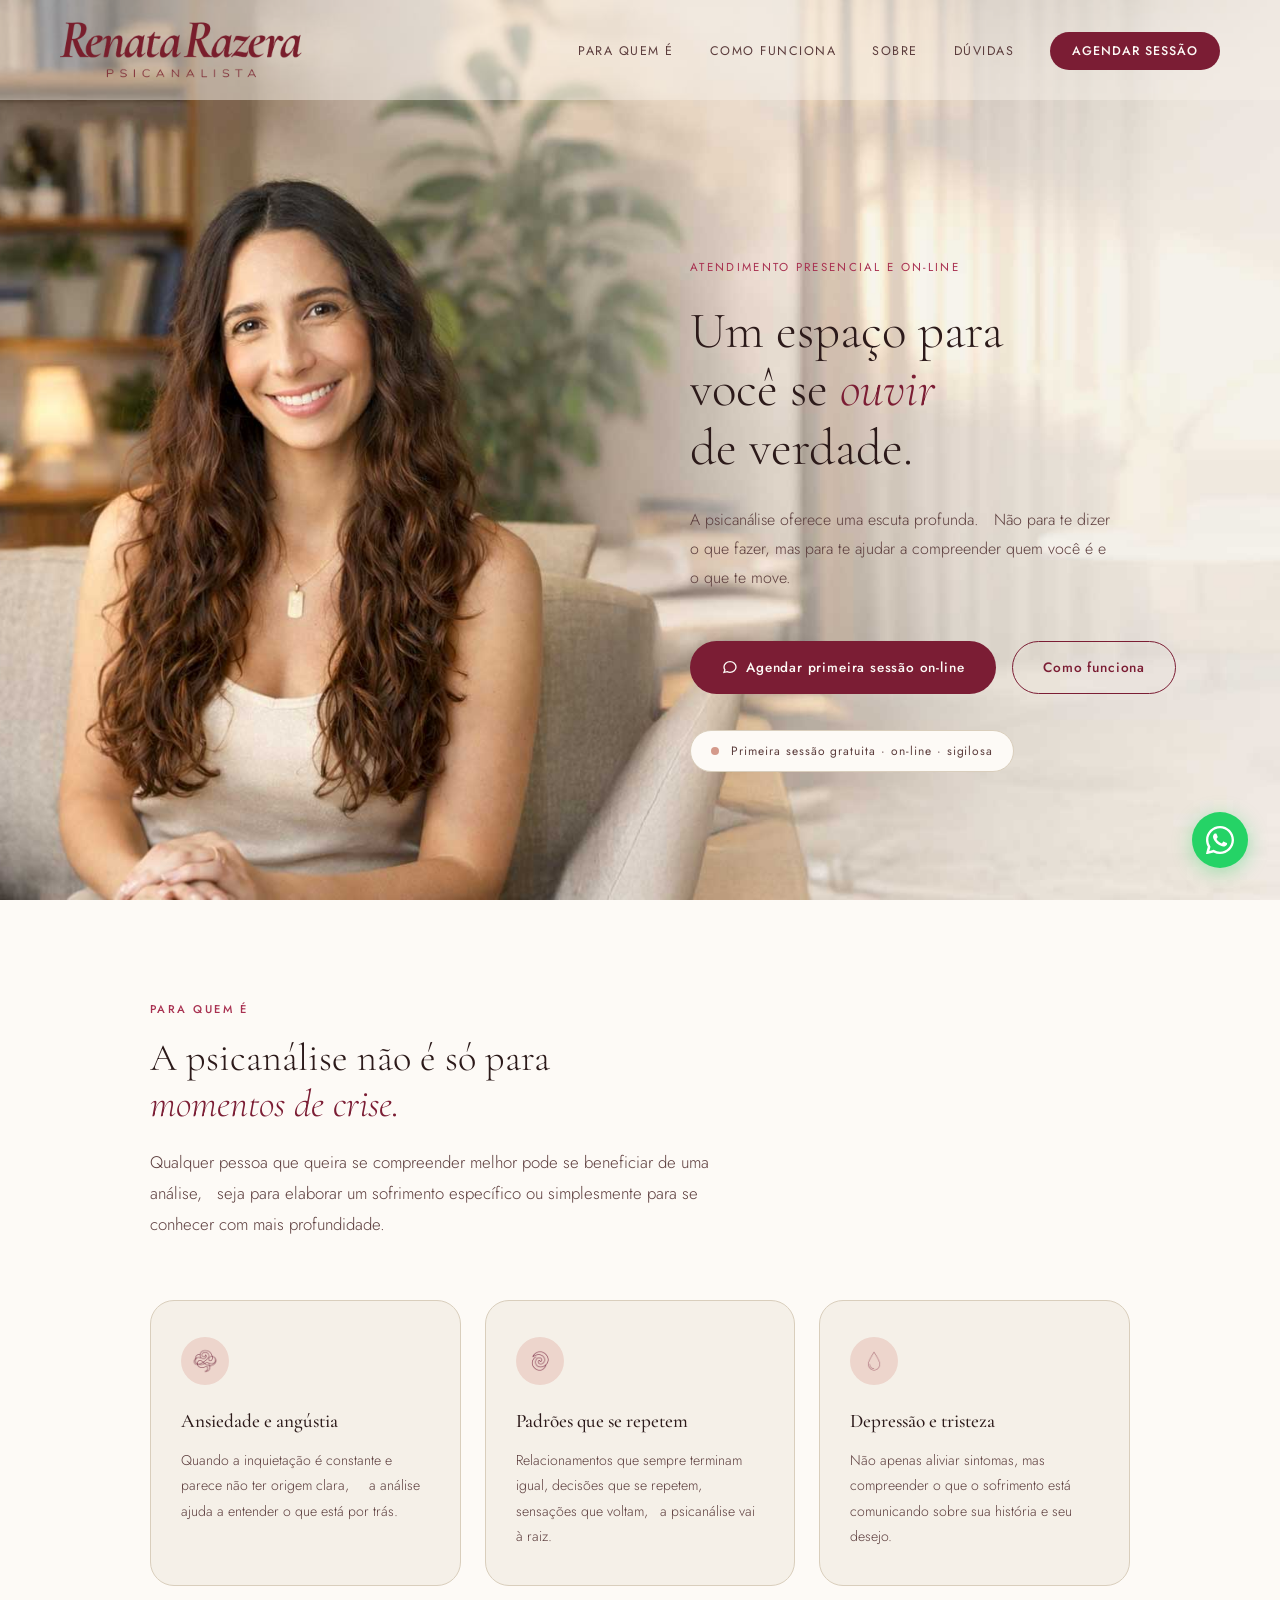
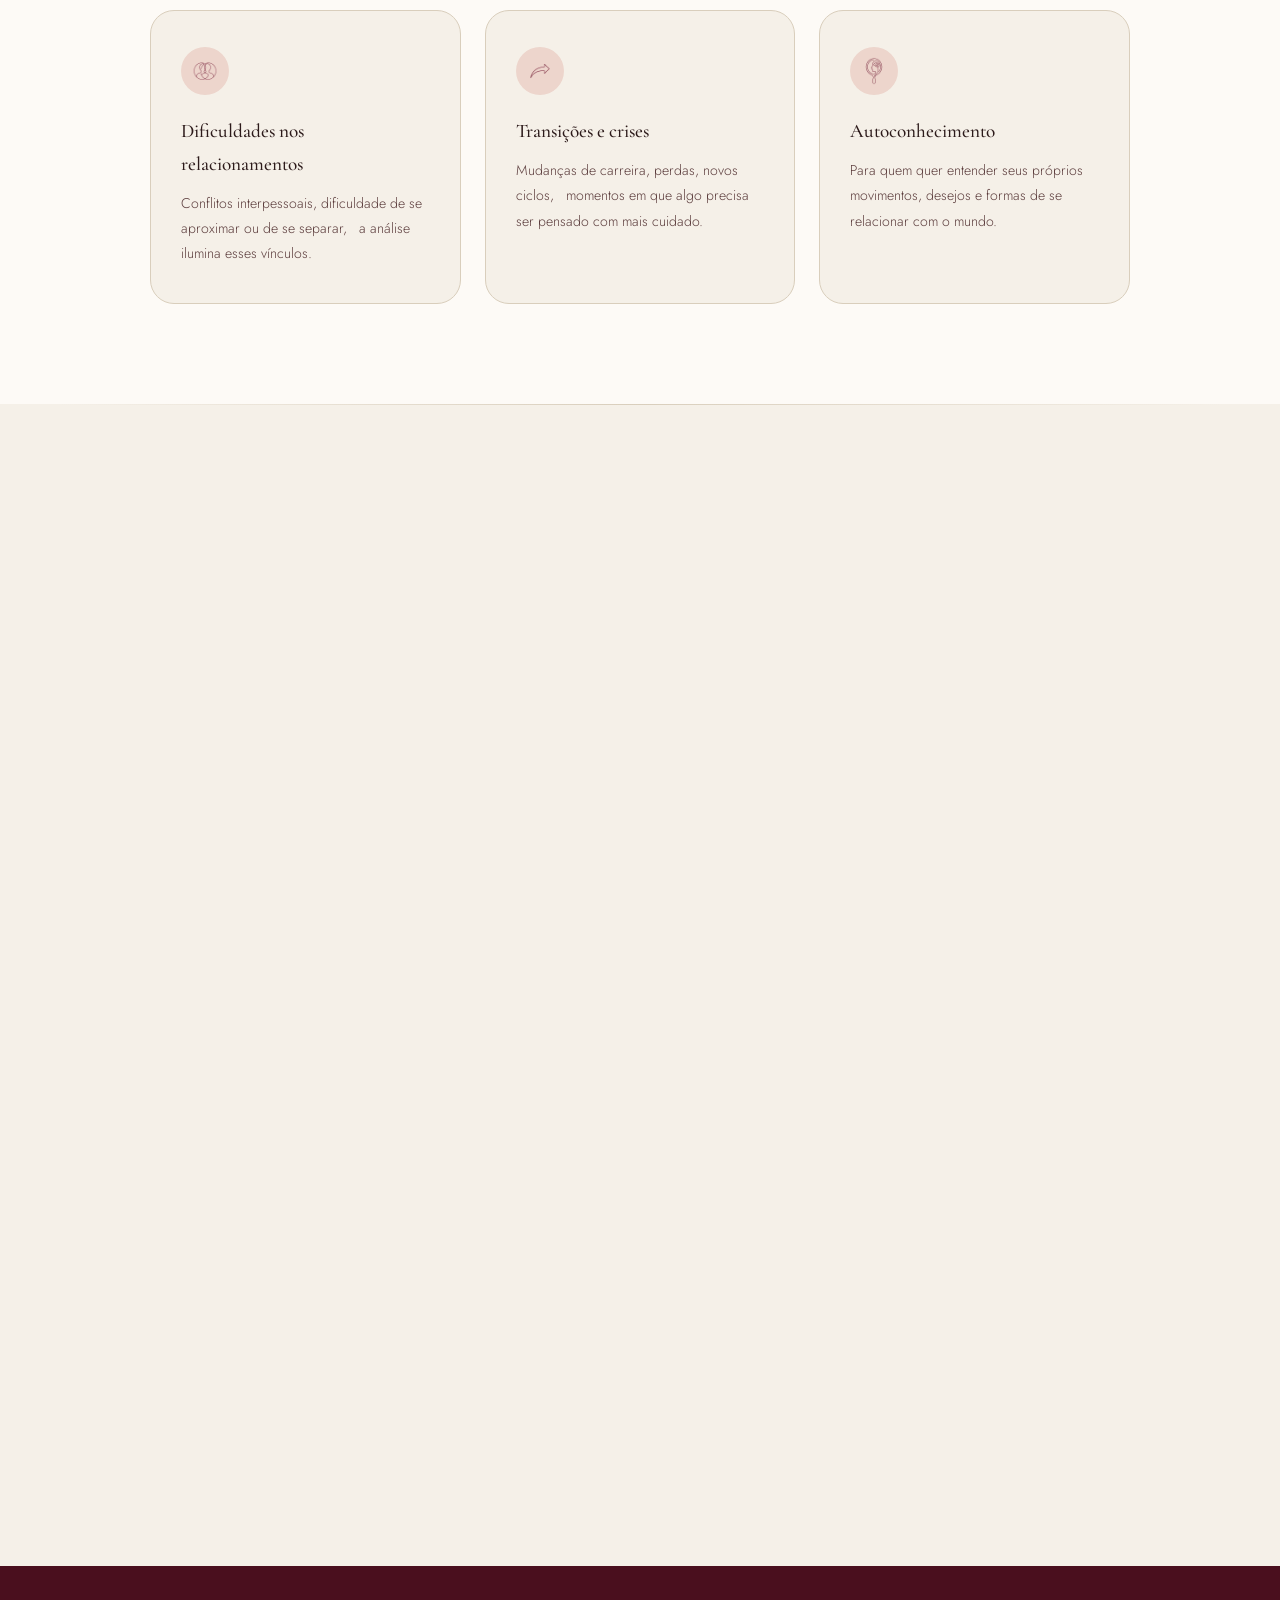
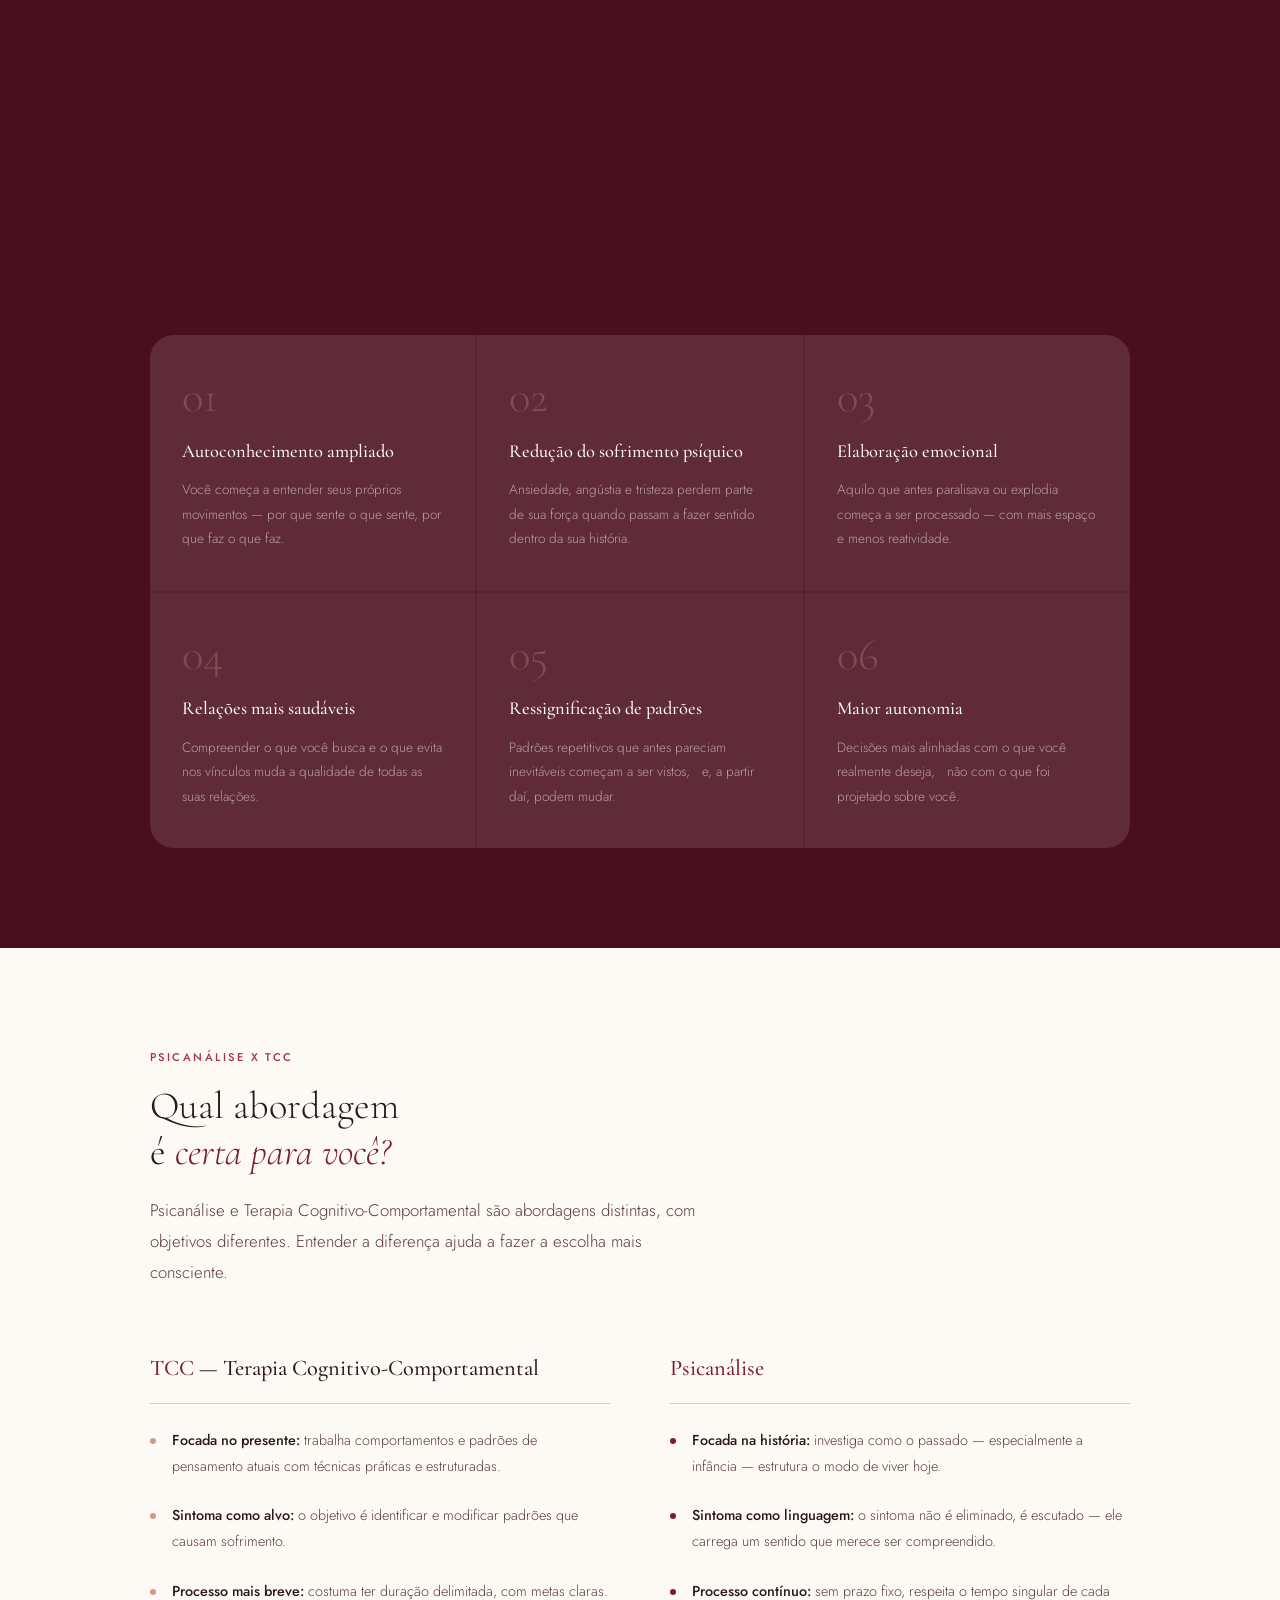
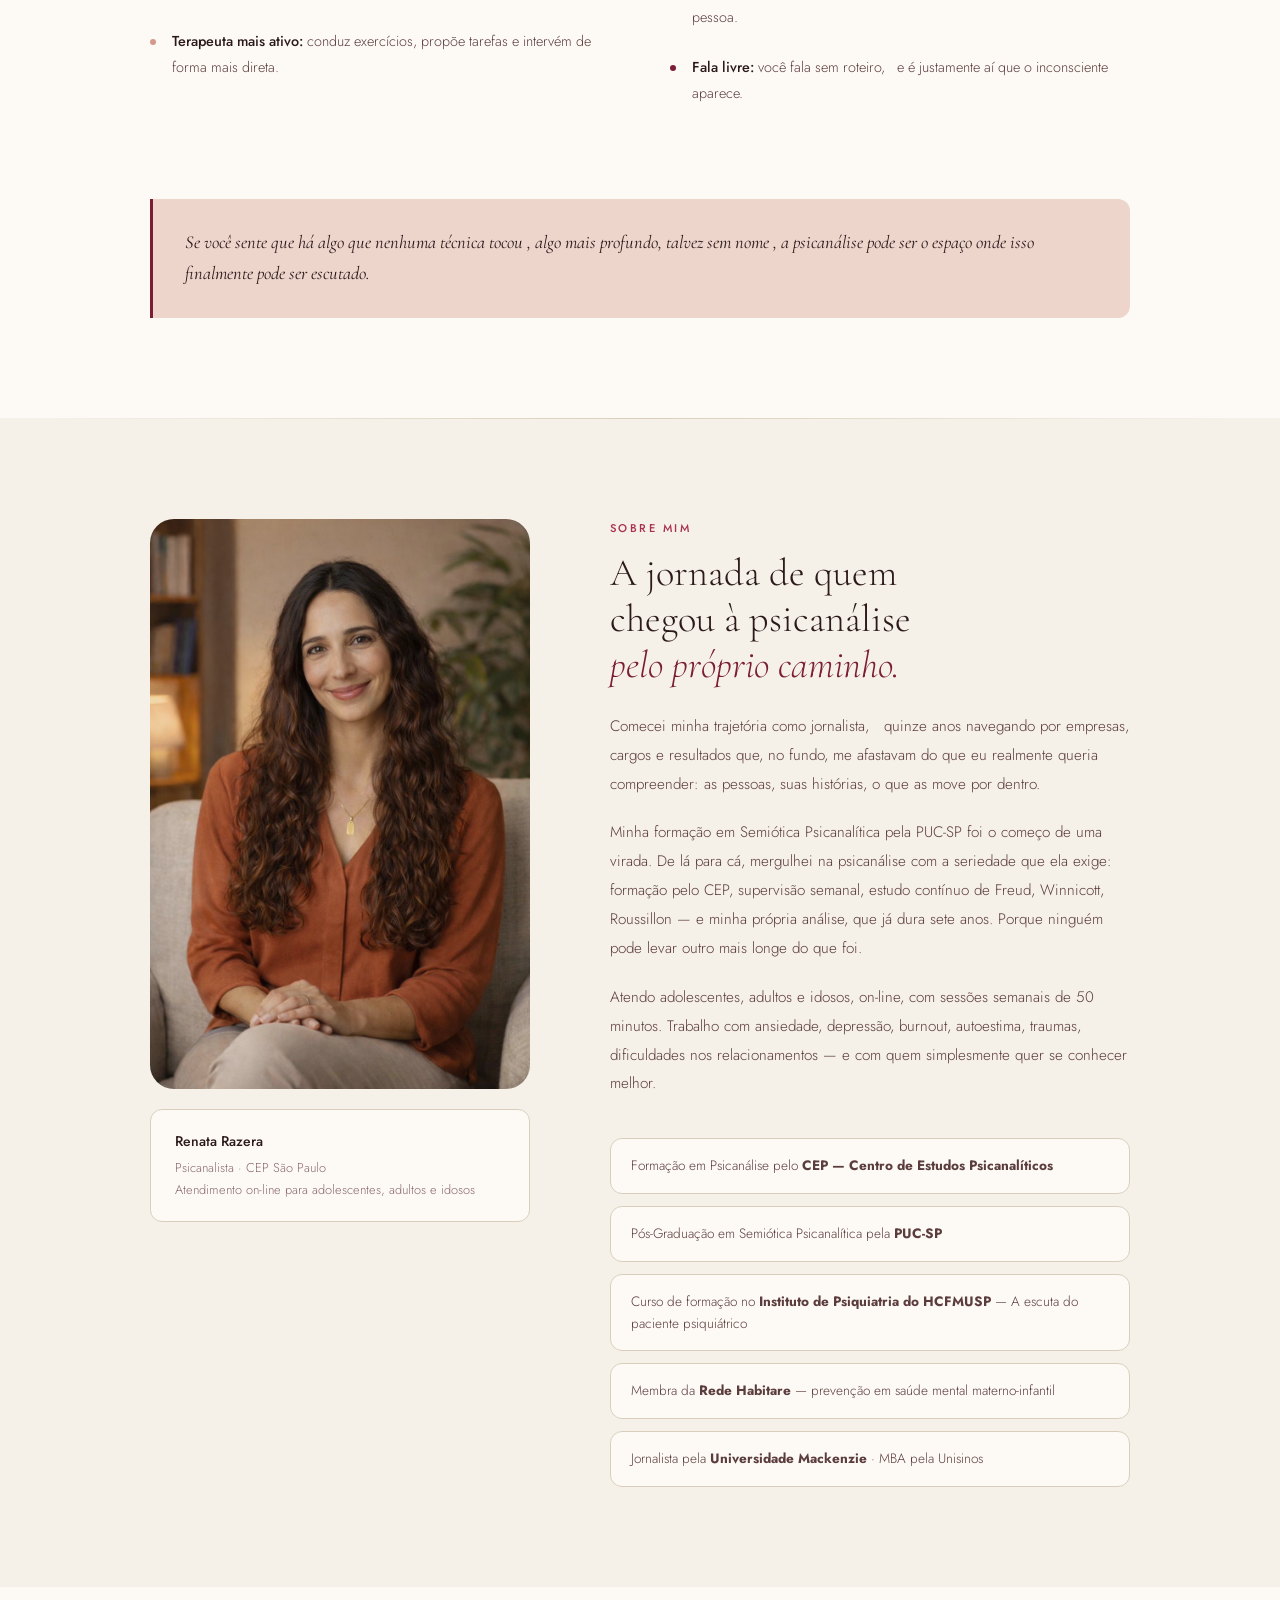
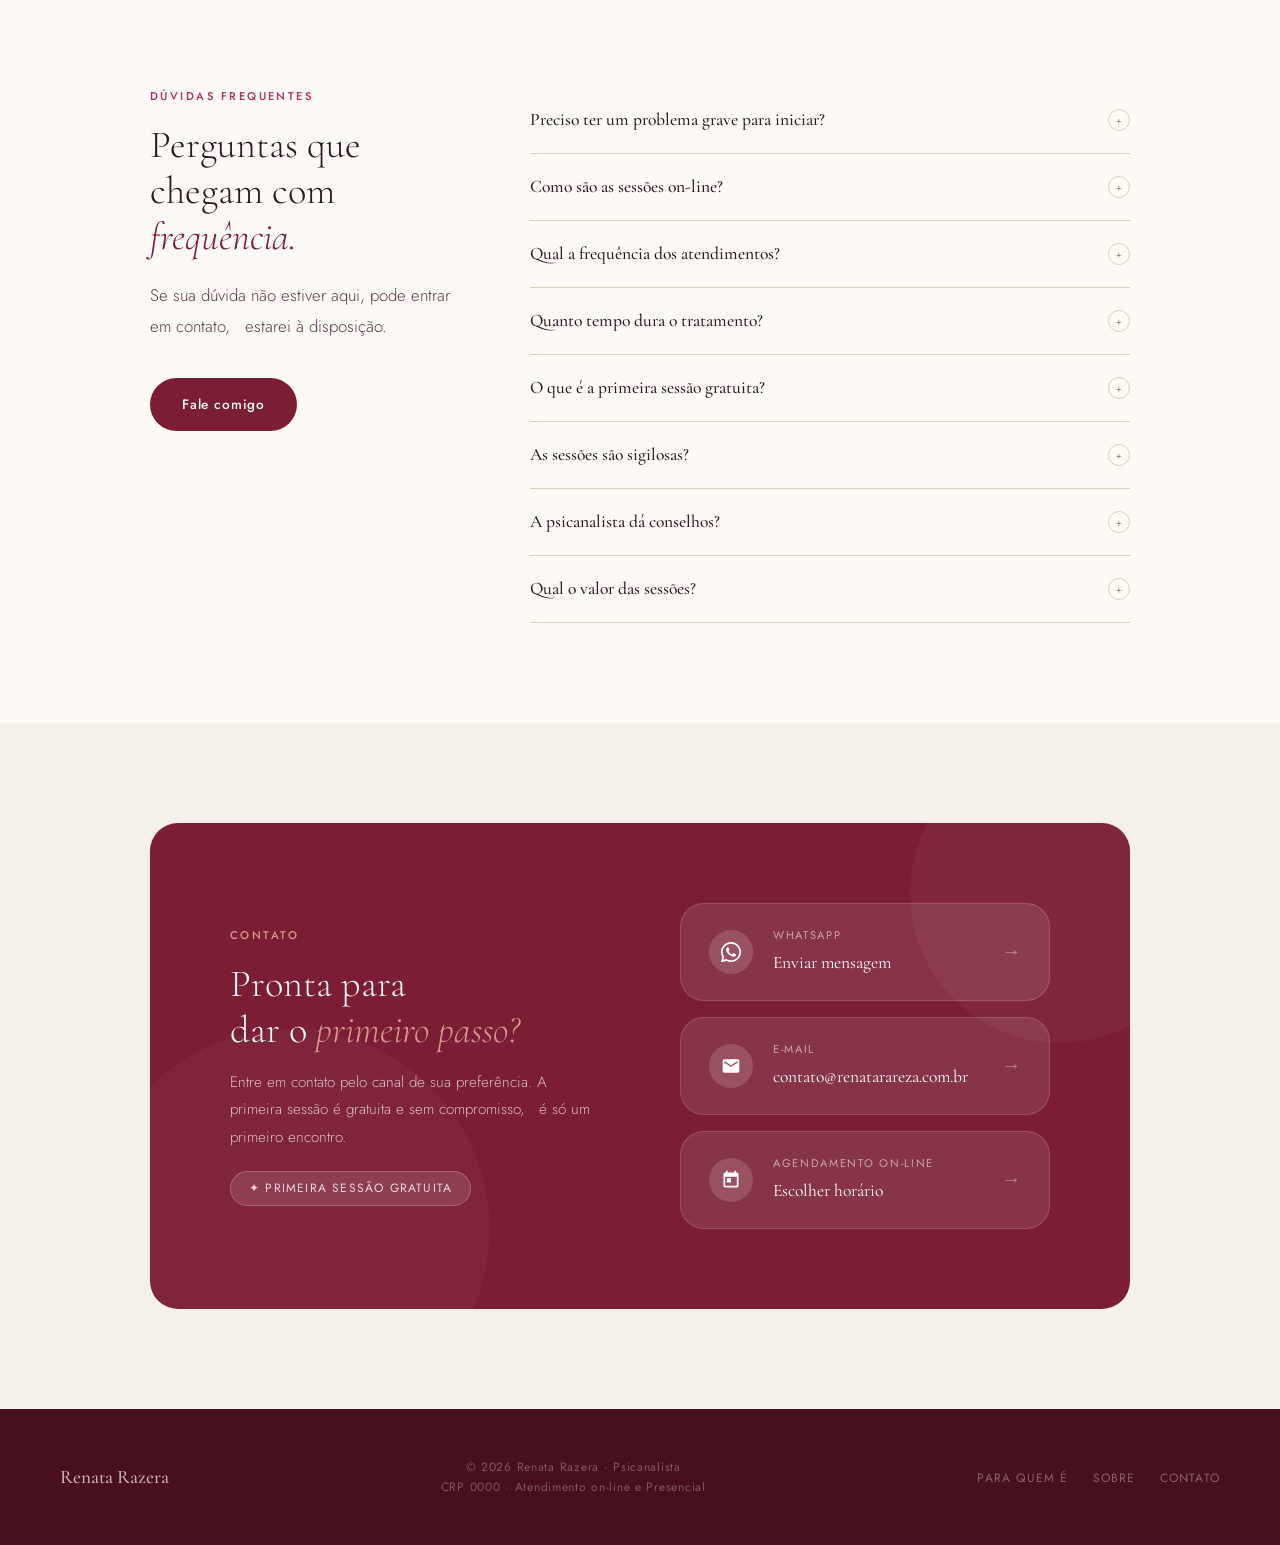
==== site/index.html @ 13eb9718 "atualizar repositorio" ====
<!DOCTYPE html>
<html lang="pt-BR">
<head>
<meta charset="UTF-8">
<meta name="viewport" content="width=device-width, initial-scale=1.0">
<title>Renata Razera — Psicanalista</title>
<meta name="description" content="Atendimento psicanalítico on-line para adolescentes, adultos e idosos. Sessões semanais de 50 minutos. Renata Razera, psicanalista pelo CEP.">
<link rel="preconnect" href="https://fonts.googleapis.com">
<link rel="preconnect" href="https://fonts.gstatic.com" crossorigin>
<link rel="canonical" href="https://renatarareza.com.br/">
<meta name="robots" content="index, follow">
<meta name="author" content="Renata Razera">
<meta name="keywords" content="psicanalista, psicanálise on-line, terapia on-line São Paulo, psicanalista on-line, ansiedade, depressão, autoconhecimento">

<!-- Open Graph -->
<meta property="og:type" content="website">
<meta property="og:url" content="https://renatarareza.com.br/">
<meta property="og:title" content="Renata Razera — Psicanalista">
<meta property="og:description" content="Atendimento psicanalítico on-line para adolescentes, adultos e idosos. Primeira sessão gratuita. Renata Razera, psicanalista pelo CEP.">
<meta property="og:image" content="https://renatarareza.com.br/og-image.jpg">
<meta property="og:locale" content="pt_BR">
<meta property="og:site_name" content="Renata Razera Psicanalista">

<!-- Twitter Card -->
<meta name="twitter:card" content="summary_large_image">
<meta name="twitter:title" content="Renata Razera — Psicanalista">
<meta name="twitter:description" content="Atendimento psicanalítico on-line. Primeira sessão gratuita.">
<meta name="twitter:image" content="https://renatarareza.com.br/og-image.jpg">

<!-- Favicon inline SVG -->
<link rel="icon" type="image/png" href="favico.png">

<!-- JSON-LD Structured Data -->
<script type="application/ld+json">
{
  "@context": "https://schema.org",
  "@type": "Person",
  "name": "Renata Razera",
  "jobTitle": "Psicanalista",
  "description": "Psicanalista clínica formada pelo CEP. Atendimento on-line para adolescentes, adultos e idosos.",
  "url": "https://renatarareza.com.br",
  "sameAs": ["https://www.linkedin.com/in/renata-razera-3b805a20/"],
  "knowsAbout": ["Psicanálise", "Saúde Mental", "Ansiedade", "Depressão", "Autoconhecimento"],
  "offers": {
    "@type": "Offer",
    "name": "Sessão de Psicanálise on-line",
    "description": "Sessões semanais de 50 minutos, on-line, para adolescentes, adultos e idosos.",
    "availability": "https://schema.org/InStock"
  },
  "areaServed": {
    "@type": "Country",
    "name": "Brasil"
  },
  "alumniOf": [
    {"@type": "EducationalOrganization", "name": "CEP — Centro de Estudos Psicanalíticos"},
    {"@type": "EducationalOrganization", "name": "PUC-SP"},
    {"@type": "EducationalOrganization", "name": "Universidade Mackenzie"}
  ]
}
</script>

<!-- Google Fonts: display=swap reduces render blocking -->
<link href="https://fonts.googleapis.com/css2?family=Cormorant+Garamond:ital,wght@0,300;0,400;0,500;0,600;1,300;1,400;1,500&family=Jost:wght@300;400;500&display=swap" rel="stylesheet" media="print" onload="this.media='all'">
<noscript><link href="https://fonts.googleapis.com/css2?family=Cormorant+Garamond:ital,wght@0,300;0,400;0,500;0,600;1,300;1,400;1,500&family=Jost:wght@300;400;500&display=swap" rel="stylesheet"></noscript>
<style>
  :root {
    --creme:    #F5F0E8;
    --creme-md: #EDE5D8;
    --creme-dk: #D9CEBC;
    --vinho:    #7B1D34;
    --vinho-dk: #4A0F1E;
    --vinho-lt: #A83050;
    --rose:     #D4998A;
    --rose-lt:  #EDD5CC;
    --txt:      #2C1A1A;
    --txt-md:   #5C3D3D;
    --txt-lt:   #8A6A6A;
    --white:    #FDFAF6;

    --serif: 'Cormorant Garamond', Georgia, serif;
    --sans:  'Jost', sans-serif;
    --r: 12px;
    --rLg: 24px;
  }

  *, *::before, *::after { box-sizing: border-box; margin: 0; padding: 0; }

  html { scroll-behavior: smooth; }

  body {
    font-family: var(--sans);
    background: var(--creme);
    color: var(--txt);
    overflow-x: hidden;
    font-size: 16px;
    line-height: 1.7;
  }

  /* ── SCROLLBAR ── */
  ::-webkit-scrollbar { width: 4px; }
  ::-webkit-scrollbar-track { background: var(--creme); }
  ::-webkit-scrollbar-thumb { background: var(--rose); border-radius: 2px; }

  /* ── NAV ── */
  /* ── NAV ── */
  nav {
    position: fixed; top: 0; left: 0; right: 0; z-index: 100;
    display: flex; align-items: center; justify-content: space-between;
    padding: 20px 60px;
    background: rgba(245, 240, 232, 0.5); /* Fundo creme com 20% de opacidade */
    transition: background 0.4s, padding 0.4s, box-shadow 0.4s;
  }
  nav.scrolled {
    background: rgba(245, 240, 232, 0.85); /* Reduzido para 85% para dar uma leve transparência */
    padding: 14px 60px;
    box-shadow: 0 1px 0 var(--creme-dk);
    backdrop-filter: blur(12px);
  }
  .nav-logo {
    font-family: var(--serif);
    font-size: 1.25rem;
    font-weight: 500;
    color: var(--vinho);
    letter-spacing: 0.02em;
    text-decoration: none;
  }
  .nav-links {
    display: flex; gap: 36px; list-style: none;
  }
  .nav-links a {
    font-family: var(--sans);
    font-size: 0.78rem;
    font-weight: 400;
    letter-spacing: 0.12em;
    text-transform: uppercase;
    color: var(--txt-md);
    text-decoration: none;
    transition: color 0.2s;
  }
  .nav-links a:hover { color: var(--vinho); }

  .nav-cta {
    background: var(--vinho);
    color: var(--white) !important;
    padding: 10px 22px;
    border-radius: 40px;
    font-weight: 500 !important;
    letter-spacing: 0.08em !important;
    transition: background 0.2s, transform 0.2s !important;
  }
  .nav-cta:hover { background: var(--vinho-dk) !important; transform: translateY(-1px); }

  /* hamburger */
  .hamburger {
    display: none; cursor: pointer; flex-direction: column;
    gap: 5px; background: none; border: none; padding: 4px;
  }
  .hamburger span {
    width: 22px; height: 1.5px; background: var(--vinho);
    display: block; transition: all 0.3s;
  }
  .mobile-menu {
    display: none; position: fixed; inset: 0; z-index: 99;
    background: var(--creme);
    flex-direction: column; align-items: center; justify-content: center;
    gap: 32px;
  }
  .mobile-menu.open { display: flex; }
  .mobile-menu a {
    font-family: var(--serif);
    font-size: 2rem;
    font-weight: 400;
    color: var(--txt);
    text-decoration: none;
    transition: color 0.2s;
  }
  .mobile-menu a:hover { color: var(--vinho); }

  /* ── HERO ── */
  #hero {
    min-height: 100vh;
    display: flex;
    align-items: center;
    justify-content: flex-end;
    overflow: hidden;
    position: relative;
  }

  .hero-bg {
    position: absolute;
    inset: 0;
    z-index: 0;
  }
  .hero-bg img {
    width: 100%; height: 100%;
    object-fit: cover;
    object-position: center top;
    display: block;
  }
  .hero-bg .hero-bg-mobile {
    display: none;
  }
  .hero-bg-overlay {
    position: absolute; inset: 70;
    background: linear-gradient(to right, rgba(245,240,232,0.15) 0%, rgba(245,240,232,0.75) 45%, rgba(245,240,232,0.95) 65%, var(--creme) 85%);
  }

  .hero-text-col {
    display: flex; flex-direction: column;
    justify-content: center;
    padding: 170px 40px 40px 60px;
    position: relative;
    z-index: 1;
    max-width: 680px; /* Aumentamos de 580px para 720px */
    margin-right: 5%; /* Reduzimos de 5% para colar um pouquinho mais na direita */
  }
  .hero-eyebrow {
    font-family: var(--sans);
    font-size: 0.72rem;
    letter-spacing: 0.2em;
    text-transform: uppercase;
    color: var(--vinho-lt);
    margin-bottom: 24px;
  }
  .hero-headline {
    font-family: var(--serif);
    font-size: clamp(2.8rem, 4vw, 4.2rem);
    font-weight: 300;
    line-height: 1.15;
    color: var(--txt);
    margin-bottom: 28px;
  }
  .hero-headline em {
    font-style: italic;
    color: var(--vinho);
  }
  .hero-sub {
    font-family: var(--sans);
    font-size: 1rem;
    font-weight: 300;
    color: var(--txt-md);
    max-width: 420px;
    line-height: 1.8;
    margin-bottom: 48px;
  }
  .hero-btns {
    display: flex; gap: 16px; flex-wrap: wrap;
  }
  .btn-primary {
    display: inline-flex; align-items: center; gap: 8px;
    background: var(--vinho);
    color: var(--white);
    padding: 15px 32px;
    border-radius: 50px;
    font-family: var(--sans);
    font-size: 0.85rem;
    font-weight: 500;
    letter-spacing: 0.06em;
    text-decoration: none;
    transition: background 0.25s, transform 0.25s;
  }
  .btn-primary:hover { background: var(--vinho-dk); transform: translateY(-2px); }

  .btn-secondary {
    display: inline-flex; align-items: center; gap: 8px;
    background: transparent;
    color: var(--vinho);
    padding: 14px 30px;
    border-radius: 50px;
    border: 1.5px solid var(--vinho);
    font-family: var(--sans);
    font-size: 0.85rem;
    font-weight: 500;
    letter-spacing: 0.06em;
    text-decoration: none;
    transition: background 0.25s, color 0.25s, transform 0.25s;
  }
  .btn-secondary:hover {
    background: var(--vinho);
    color: var(--white);
    transform: translateY(-2px);
  }

  .hero-badge {
    margin-top: 36px;
    display: inline-flex; align-items: center; gap: 12px;
    background: var(--white);
    border: 1px solid var(--creme-dk);
    border-radius: 50px;
    padding: 10px 20px;
    width: fit-content;
  }
  .hero-badge-dot {
    width: 8px; height: 8px; border-radius: 50%;
    background: var(--rose); flex-shrink: 0;
    animation: pulse 2s ease-in-out infinite;
  }
  @keyframes pulse {
    0%, 100% { box-shadow: 0 0 0 0 rgba(212,153,138,0.5); }
    50% { box-shadow: 0 0 0 6px rgba(212,153,138,0); }
  }
  .hero-badge span {
    font-size: 0.75rem;
    letter-spacing: 0.08em;
    color: var(--txt-md);
    font-weight: 400;
  }

  /* ── SECTION BASE ── */
  section { position: relative; }

  .section-inner {
    max-width: 1100px;
    margin: 0 auto;
    padding: 100px 60px;
  }

  .section-label {
    font-size: 0.7rem;
    letter-spacing: 0.22em;
    text-transform: uppercase;
    color: var(--vinho-lt);
    margin-bottom: 16px;
    font-weight: 500;
  }
  .section-title {
    font-family: var(--serif);
    font-size: clamp(2rem, 3vw, 3rem);
    font-weight: 300;
    line-height: 1.2;
    color: var(--txt);
    margin-bottom: 20px;
  }
  .section-title em { font-style: italic; color: var(--vinho); }
  .section-lead {
    font-size: 1.05rem;
    font-weight: 300;
    color: var(--txt-md);
    max-width: 560px;
    line-height: 1.85;
    margin-bottom: 60px;
  }

  /* ── DIVIDER ── */
  .divider {
    height: 1px;
    background: linear-gradient(to right, transparent, var(--creme-dk), transparent);
    margin: 0 60px;
  }

  /* ── PARA QUEM ── */
  #para-quem { background: var(--white); }

  .cards-grid {
    display: grid;
    grid-template-columns: repeat(3, 1fr);
    gap: 24px;
    margin-top: 16px;
  }
  .card {
    background: var(--creme);
    border: 1px solid var(--creme-dk);
    border-radius: var(--rLg);
    padding: 36px 30px;
    transition: transform 0.25s, box-shadow 0.25s;
    position: relative;
    overflow: hidden;
  }
  .card::before {
    content: '';
    position: absolute; bottom: 0; left: 0; right: 0;
    height: 3px;
    background: linear-gradient(to right, var(--vinho), var(--rose));
    transform: scaleX(0); transform-origin: left;
    transition: transform 0.35s;
  }
  .card:hover { transform: translateY(-4px); box-shadow: 0 16px 40px rgba(123,29,52,0.08); }
  .card:hover::before { transform: scaleX(1); }

  .card-icon {
    width: 48px; height: 48px;
    background: var(--rose-lt);
    border-radius: 50%;
    display: flex; align-items: center; justify-content: center;
    margin-bottom: 20px;
    font-size: 1.1rem;
    padding: 10px;
  }
  .card-icon img {
    width: 100%; height: 100%;
    object-fit: contain;
  }
  .card h3 {
    font-family: var(--serif);
    font-size: 1.2rem;
    font-weight: 500;
    color: var(--txt);
    margin-bottom: 10px;
  }
  .card p {
    font-size: 0.88rem;
    font-weight: 300;
    color: var(--txt-md);
    line-height: 1.8;
  }

  /* ── COMO FUNCIONA ── */
  #como-funciona { background: var(--creme); }

  .steps-layout {
    display: grid;
    grid-template-columns: 1fr 1fr;
    gap: 80px;
    align-items: center;
  }

  .steps-list { display: flex; flex-direction: column; gap: 0; }
  .step {
    display: flex; gap: 28px;
    padding: 32px 0;
    border-bottom: 1px solid var(--creme-dk);
    cursor: pointer;
    transition: padding-left 0.3s;
  }
  .step:last-child { border-bottom: none; }
  .step:hover { padding-left: 8px; }
  .step-num {
    font-family: var(--serif);
    font-size: 2rem;
    font-weight: 300;
    color: var(--creme-dk);
    line-height: 1;
    min-width: 36px;
    padding-top: 4px;
    transition: color 0.3s;
  }
  .step:hover .step-num { color: var(--vinho); }
  .step-content h3 {
    font-family: var(--serif);
    font-size: 1.25rem;
    font-weight: 500;
    color: var(--txt);
    margin-bottom: 8px;
  }
  .step-content p {
    font-size: 0.9rem;
    font-weight: 300;
    color: var(--txt-md);
    line-height: 1.8;
  }

  .steps-visual {
    background: var(--white);
    border-radius: var(--rLg);
    padding: 48px 40px;
    border: 1px solid var(--creme-dk);
    text-align: center;
  }
  .steps-visual-quote {
    font-family: var(--serif);
    font-size: 1.6rem;
    font-weight: 300;
    font-style: italic;
    color: var(--txt);
    line-height: 1.5;
    margin-bottom: 24px;
  }
  .steps-visual-quote span { color: var(--vinho); }
  .steps-visual-caption {
    font-size: 0.78rem;
    letter-spacing: 0.12em;
    text-transform: uppercase;
    color: var(--txt-lt);
  }
  .steps-visual-line {
    width: 40px; height: 1px;
    background: var(--rose);
    margin: 20px auto;
  }

  /* ── BENEFÍCIOS ── */
  #beneficios { background: var(--vinho-dk); }
  #beneficios .section-label { color: var(--rose); }
  #beneficios .section-title { color: var(--white); }
  #beneficios .section-title em { color: var(--rose); }
  #beneficios .section-lead { color: rgba(255,255,255,0.65); }

  .beneficios-grid {
    display: grid;
    grid-template-columns: repeat(3, 1fr);
    gap: 2px;
    background: rgba(255,255,255,0.08);
    border-radius: var(--rLg);
    overflow: hidden;
  }
  .beneficio-item {
    background: rgba(255,255,255,0.04);
    padding: 40px 32px;
    transition: background 0.25s;
  }
  .beneficio-item:hover { background: rgba(255,255,255,0.1); }
  .beneficio-num {
    font-family: var(--serif);
    font-size: 2.8rem;
    font-weight: 300;
    color: rgba(212,153,138,0.3);
    line-height: 1;
    margin-bottom: 16px;
  }
  .beneficio-item h3 {
    font-family: var(--serif);
    font-size: 1.15rem;
    font-weight: 500;
    color: var(--white);
    margin-bottom: 10px;
  }
  .beneficio-item p {
    font-size: 0.85rem;
    font-weight: 300;
    color: rgba(255,255,255,0.55);
    line-height: 1.8;
  }

  /* ── PSICANÁLISE x TCC ── */
  #comparativo { background: var(--white); }

  .comparativo-layout {
    display: grid;
    grid-template-columns: 1fr 1fr;
    gap: 60px;
    align-items: start;
  }
  .comparativo-col h3 {
    font-family: var(--serif);
    font-size: 1.4rem;
    font-weight: 500;
    color: var(--txt);
    margin-bottom: 24px;
    padding-bottom: 16px;
    border-bottom: 1px solid var(--creme-dk);
  }
  .comparativo-col h3 span {
    color: var(--vinho);
  }
  .comp-item {
    display: flex; gap: 16px;
    margin-bottom: 24px;
    align-items: flex-start;
  }
  .comp-dot {
    width: 6px; height: 6px;
    border-radius: 50%;
    background: var(--rose);
    margin-top: 10px;
    flex-shrink: 0;
  }
  .comp-dot.vinho { background: var(--vinho); }
  .comp-item p {
    font-size: 0.9rem;
    font-weight: 300;
    color: var(--txt-md);
    line-height: 1.8;
  }
  .comp-item strong {
    font-weight: 500;
    color: var(--txt);
  }

  .comparativo-callout {
    grid-column: 1 / -1;
    background: var(--rose-lt);
    border-left: 3px solid var(--vinho);
    border-radius: 0 var(--r) var(--r) 0;
    padding: 28px 32px;
    margin-top: 8px;
  }
  .comparativo-callout p {
    font-family: var(--serif);
    font-size: 1.15rem;
    font-style: italic;
    font-weight: 400;
    color: var(--txt);
    line-height: 1.7;
  }

  /* ── SOBRE ── */
  #sobre { background: var(--creme); }
  .sobre-layout {
    display: grid;
    grid-template-columns: 380px 1fr;
    gap: 80px;
    align-items: start;
  }
  .sobre-img {
    position: sticky; top: 100px;
  }
  .sobre-img img {
    width: 100%;
    border-radius: var(--rLg);
    display: block;
    filter: saturate(0.9);
  }
  .sobre-img-caption {
    margin-top: 20px;
    padding: 20px 24px;
    background: var(--white);
    border-radius: var(--r);
    border: 1px solid var(--creme-dk);
  }
  .sobre-img-caption p {
    font-size: 0.8rem;
    font-weight: 300;
    color: var(--txt-lt);
    line-height: 1.7;
  }
  .sobre-img-caption strong {
    display: block;
    font-size: 0.88rem;
    font-weight: 500;
    color: var(--txt);
    margin-bottom: 4px;
  }

  .sobre-text .section-label { margin-bottom: 12px; }
  .sobre-text .section-title { margin-bottom: 24px; }
  .sobre-bio {
    font-size: 0.95rem;
    font-weight: 300;
    color: var(--txt-md);
    line-height: 1.9;
    margin-bottom: 20px;
  }

  .sobre-credentials {
    margin-top: 40px;
    display: flex; flex-direction: column; gap: 12px;
  }
  .cred-item {
    display: flex; gap: 16px; align-items: flex-start;
    padding: 16px 20px;
    background: var(--white);
    border-radius: var(--r);
    border: 1px solid var(--creme-dk);
    font-size: 0.85rem;
    font-weight: 300;
    color: var(--txt-md);
    line-height: 1.6;
  }
  .cred-icon {
    font-size: 1rem;
    flex-shrink: 0;
    margin-top: 1px;
  }

  /* ── FAQ ── */
  #faq { background: var(--white); }
  .faq-layout {
    display: grid;
    grid-template-columns: 1fr 2fr;
    gap: 80px;
    align-items: start;
  }
  .faq-side {
    position: sticky; top: 100px;
  }
  .faq-list {
    display: flex; flex-direction: column;
    gap: 0;
  }
  .faq-item {
    border-bottom: 1px solid var(--creme-dk);
    overflow: hidden;
  }
  .faq-q {
    width: 100%;
    background: none;
    border: none;
    padding: 22px 0;
    display: flex;
    justify-content: space-between;
    align-items: center;
    gap: 20px;
    cursor: pointer;
    text-align: left;
    font-family: var(--serif);
    font-size: 1.1rem;
    font-weight: 500;
    color: var(--txt);
    transition: color 0.2s;
  }
  .faq-q:hover { color: var(--vinho); }
  .faq-q.active { color: var(--vinho); }
  .faq-icon {
    width: 22px; height: 22px;
    border-radius: 50%;
    border: 1px solid var(--creme-dk);
    display: flex; align-items: center; justify-content: center;
    flex-shrink: 0;
    transition: background 0.2s, border-color 0.2s, transform 0.3s;
    font-size: 0.9rem;
    color: var(--txt-lt);
  }
  .faq-q.active .faq-icon {
    background: var(--vinho);
    border-color: var(--vinho);
    color: white;
    transform: rotate(45deg);
  }
  .faq-a {
    max-height: 0;
    overflow: hidden;
    transition: max-height 0.4s ease;
  }
  .faq-a-inner {
    padding-bottom: 22px;
    font-size: 0.9rem;
    font-weight: 300;
    color: var(--txt-md);
    line-height: 1.85;
  }

  /* ── CONTATO ── */
  #contato { background: var(--creme); }
  .contato-wrapper {
    background: var(--vinho);
    border-radius: 28px;
    padding: 80px;
    display: grid;
    grid-template-columns: 1fr 1fr;
    gap: 80px;
    align-items: center;
    overflow: hidden;
    position: relative;
  }
  .contato-wrapper::before {
    content: '';
    position: absolute; top: -80px; right: -80px;
    width: 300px; height: 300px;
    border-radius: 50%;
    background: rgba(255,255,255,0.04);
  }
  .contato-wrapper::after {
    content: '';
    position: absolute; bottom: -120px; left: -60px;
    width: 400px; height: 400px;
    border-radius: 50%;
    background: rgba(255,255,255,0.03);
  }
  .contato-text .section-label { color: var(--rose); }
  .contato-text .section-title { color: var(--white); margin-bottom: 16px; }
  .contato-text .section-title em { color: var(--rose); }
  .contato-sub {
    font-size: 0.95rem;
    font-weight: 300;
    color: rgba(255,255,255,0.7);
    line-height: 1.8;
    margin-bottom: 8px;
  }
  .contato-first-free {
    display: inline-block;
    background: rgba(255,255,255,0.12);
    border: 1px solid rgba(255,255,255,0.2);
    border-radius: 40px;
    padding: 6px 18px;
    font-size: 0.75rem;
    letter-spacing: 0.1em;
    text-transform: uppercase;
    color: rgba(255,255,255,0.8);
    margin-top: 12px;
  }

  .contato-channels {
    display: flex; flex-direction: column; gap: 16px;
    position: relative; z-index: 1;
  }
  .channel-btn {
    display: flex; align-items: center; gap: 20px;
    background: rgba(255,255,255,0.1);
    border: 1px solid rgba(255,255,255,0.15);
    border-radius: var(--rLg);
    padding: 22px 28px;
    text-decoration: none;
    transition: background 0.25s, transform 0.25s;
    cursor: pointer;
  }
  .channel-btn:hover {
    background: rgba(255,255,255,0.18);
    transform: translateX(6px);
  }
  .channel-icon {
    width: 44px; height: 44px;
    background: rgba(255,255,255,0.15);
    border-radius: 50%;
    display: flex; align-items: center; justify-content: center;
    flex-shrink: 0;
  }
  .channel-icon svg { width: 20px; height: 20px; fill: white; }
  .channel-info { flex: 1; }
  .channel-label {
    font-size: 0.7rem;
    letter-spacing: 0.15em;
    text-transform: uppercase;
    color: rgba(255,255,255,0.55);
    margin-bottom: 3px;
  }
  .channel-value {
    font-family: var(--serif);
    font-size: 1.1rem;
    font-weight: 400;
    color: white;
  }
  .channel-arrow {
    color: rgba(255,255,255,0.4);
    font-size: 1.2rem;
  }

  /* ── FOOTER ── */
  footer {
    background: var(--vinho-dk);
    padding: 48px 60px;
    display: flex;
    align-items: center;
    justify-content: space-between;
    flex-wrap: wrap;
    gap: 20px;
  }
  .footer-logo {
    font-family: var(--serif);
    font-size: 1.2rem;
    font-weight: 500;
    color: rgba(255,255,255,0.7);
  }
  .footer-copy {
    font-size: 0.75rem;
    color: rgba(255,255,255,0.3);
    letter-spacing: 0.06em;
    text-align: center;
  }
  .footer-links {
    display: flex; gap: 24px; list-style: none;
  }
  .footer-links a {
    font-size: 0.75rem;
    letter-spacing: 0.1em;
    text-transform: uppercase;
    color: rgba(255,255,255,0.35);
    text-decoration: none;
    transition: color 0.2s;
  }
  .footer-links a:hover { color: rgba(255,255,255,0.7); }

  /* ── FLOATING WHATSAPP ── */
  .float-wa {
    position: fixed; bottom: 32px; right: 32px; z-index: 200;
    width: 56px; height: 56px;
    background: #25D366;
    border-radius: 50%;
    display: flex; align-items: center; justify-content: center;
    text-decoration: none;
    box-shadow: 0 4px 20px rgba(37,211,102,0.4);
    transition: transform 0.2s, box-shadow 0.2s;
    animation: floatIn 0.5s 1s both;
  }
  .float-wa:hover { transform: scale(1.1); box-shadow: 0 8px 28px rgba(37,211,102,0.5); }
  .float-wa svg { width: 28px; height: 28px; fill: white; }
  @keyframes floatIn { from { opacity: 0; transform: scale(0.5); } to { opacity: 1; transform: scale(1); } }

  /* ── REVEAL ANIMATIONS ── */
  .reveal {
    opacity: 0;
    transform: translateY(28px);
    transition: opacity 0.7s ease, transform 0.7s ease;
  }
  .reveal.visible {
    opacity: 1;
    transform: translateY(0);
  }
  .reveal-delay-1 { transition-delay: 0.1s; }
  .reveal-delay-2 { transition-delay: 0.2s; }
  .reveal-delay-3 { transition-delay: 0.3s; }
  .reveal-delay-4 { transition-delay: 0.4s; }
  .reveal-delay-5 { transition-delay: 0.5s; }

  /* ── RESPONSIVE ── */

 @media (max-width: 1024px) {
    /* ── NAV MOBILE (Ativando o hambúrguer mais cedo) ── */
    nav { padding: 18px 40px; }
    nav.scrolled { padding: 14px 40px; }
    .nav-links { display: none; }
    .hamburger { display: flex; }

    /* ── AJUSTES DE GRID ORIGINAIS DO 1024px ── */
    .cards-grid { grid-template-columns: repeat(2, 1fr); }
    .beneficios-grid { grid-template-columns: repeat(2, 1fr); }
    .steps-layout { grid-template-columns: 1fr; }
    .sobre-layout { grid-template-columns: 1fr; }
    .sobre-img { position: static; max-width: 360px; }
    .faq-layout { grid-template-columns: 1fr; }
    .faq-side { position: static; }
    .comparativo-layout { grid-template-columns: 1fr; }
    .contato-wrapper { grid-template-columns: 1fr; padding: 60px 40px; }
  }

  @media (max-width: 768px) {
    nav { padding: 18px 24px; }
    nav.scrolled { padding: 14px 24px; }
    .nav-links { display: none; }
    .hamburger { display: flex; }
    .section-inner { padding: 70px 24px; }
    .divider { margin: 0 24px; }
    footer { padding: 36px 24px; flex-direction: column; text-align: center; }
    .footer-links { justify-content: center; }
    /* ── HERO MOBILE (Empilhado: Imagem em cima, Texto embaixo) ── */
    #hero { 
      min-height: auto; 
      flex-direction: column; 
      justify-content: flex-start; 
    }
    .hero-bg {
      position: relative; /* Tira a imagem do fundo absoluto */
      width: 100%;
      height: 55vh; /* A imagem ocupa 55% da altura da tela */
      flex-shrink: 0;
    }
    .hero-bg .hero-bg-desktop { display: none; }
    .hero-bg .hero-bg-mobile { display: block; height: 100%; }
    .hero-bg img { object-position: center top; }
    
    
    .hero-text-col { 
      margin-top: -120px; /* Puxa o bloco de texto para cima, sobrepondo a foto */
      padding: 120px 24px 80px; /* Empurra o texto para baixo para garantir a leitura */
      max-width: 100%; 
      margin-right: 0; 
      text-align: center; 
      align-items: center; 
      position: relative;
      z-index: 2; /* Garante que o bloco fique por cima da imagem */
      /* Degradê de cima para baixo: 0% de opacidade até 100% creme */
      background: linear-gradient(to bottom, rgba(245, 240, 232, 0) 0%, rgba(245, 240, 232, 0.9) 80px, var(--creme) 120px); 
    }
    .hero-text-col .hero-btns { justify-content: center; }
    .hero-text-col .hero-sub { text-align: center; margin-bottom: 32px; }
    .cards-grid { grid-template-columns: 1fr; }
    .beneficios-grid { grid-template-columns: 1fr; }
    .contato-wrapper { padding: 48px 28px; border-radius: 20px; }
  }
</style>
</head>
<body>

<!-- NAV -->
<nav id="navbar">
  <a href="#hero" class="nav-logo"><img src="logo.png" alt="Renata Razera Psicanalista" style="height:60px;width:auto;display:block;"></a>
  <ul class="nav-links">
    <li><a href="#para-quem">Para quem é</a></li>
    <li><a href="#como-funciona">Como funciona</a></li>
    <li><a href="#sobre">Sobre</a></li>
    <li><a href="#faq">Dúvidas</a></li>
    <li><a href="#contato" class="nav-cta">Agendar sessão</a></li>
  </ul>
  <button class="hamburger" onclick="toggleMenu()" aria-label="Menu">
    <span></span><span></span><span></span>
  </button>
</nav>

<div class="mobile-menu" id="mobileMenu">
  <a href="#para-quem" onclick="toggleMenu()">Para quem</a>
  <a href="#como-funciona" onclick="toggleMenu()">Como funciona</a>
  <a href="#beneficios" onclick="toggleMenu()">O que muda</a>
  <a href="#sobre" onclick="toggleMenu()">Sobre mim</a>
  <a href="#faq" onclick="toggleMenu()">Dúvidas</a>
  <a href="#contato" onclick="toggleMenu()">Contato</a>
</div>

<!-- HERO -->
<section id="hero">
  <div class="hero-bg">
    <img src="heroDesktop.jpg" alt="Renata Razera, psicanalista" class="hero-bg-desktop">
    <img src="heroMobile.jpg" alt="Renata Razera, psicanalista" class="hero-bg-mobile">
    <div class="hero-bg-overlay"></div>
  </div>
  <div class="hero-text-col">
    <p class="hero-eyebrow">Atendimento Presencial e On-line</p>
    <h1 class="hero-headline">
      Um espaço para<br>você se <em>ouvir</em><br>de verdade.
    </h1>
    <p class="hero-sub">
    A psicanálise oferece uma escuta profunda.&nbsp; &nbsp;Não para te dizer o que fazer, mas para te ajudar a compreender quem você é e o que te move.</p>
    <div class="hero-btns">
      <a href="#contato" class="btn-primary">
      <svg width="16" height="16" viewBox="0 0 24 24" fill="none" stroke="currentColor" stroke-width="2"><path d="M8 12h.01M12 12h.01M16 12h.01M21 12c0 4.418-4.03 8-9 8a9.863 9.863 0 01-4.255-.949L3 20l1.395-3.72C3.512 15.042 3 13.574 3 12c0-4.418 4.03-8 9-8s9 3.582 9 8z"/></svg>
        Agendar primeira sessão on-line
      </a>
      <a href="#como-funciona" class="btn-secondary">Como funciona</a>
    </div>
    <div class="hero-badge">
      <div class="hero-badge-dot"></div>
      <span>Primeira sessão gratuita · on-line · sigilosa</span>
    </div>
  </div>
</section>

<!-- PARA QUEM -->
<section id="para-quem">
  <div class="section-inner">
    <p class="section-label reveal">Para quem é</p>
    <h2 class="section-title reveal reveal-delay-1">A psicanálise não é só para<br><em>momentos de crise.</em></h2>
    <p class="section-lead reveal reveal-delay-2">
    Qualquer pessoa que queira se compreender melhor pode se beneficiar de uma análise,&nbsp; &nbsp;seja para elaborar um sofrimento específico ou simplesmente para se conhecer com mais profundidade. </p>
    <div class="cards-grid">
      <div class="card reveal reveal-delay-1">
        <div class="card-icon"><img src="icon-ansiedade.png" alt="Ansiedade"></div>
        <h3>Ansiedade e angústia</h3>
        <p>Quando a inquietação é constante e parece não ter origem clara,&nbsp; &nbsp; &nbsp;a análise ajuda a entender o que está por trás.</p>
      </div>
      <div class="card reveal reveal-delay-2">
        <div class="card-icon"><img src="icon-padroes.png" alt="Padrões"></div>
        <h3>Padrões que se repetem</h3>
        <p>Relacionamentos que sempre terminam igual, decisões que se repetem, sensações que voltam,&nbsp; &nbsp;a psicanálise vai à raiz.</p>
      </div>
      <div class="card reveal reveal-delay-3">
        <div class="card-icon"><img src="icon-depressao.png" alt="Depressão"></div>
        <h3>Depressão e tristeza</h3>
        <p>Não apenas aliviar sintomas, mas compreender o que o sofrimento está comunicando sobre sua história e seu desejo.</p>
      </div>
      <div class="card reveal reveal-delay-1">
        <div class="card-icon"><img src="icon-relacionamentos.png" alt="Relacionamentos"></div>
        <h3>Dificuldades nos relacionamentos</h3>
        <p>Conflitos interpessoais, dificuldade de se aproximar ou de se separar,&nbsp; &nbsp;a análise ilumina esses vínculos.</p>
      </div>
      <div class="card reveal reveal-delay-2">
        <div class="card-icon"><img src="icon-transicoes.png" alt="Transições"></div>
        <h3>Transições e crises</h3>
        <p>Mudanças de carreira, perdas, novos ciclos,&nbsp; &nbsp;momentos em que algo precisa ser pensado com mais cuidado.</p>
      </div>
      <div class="card reveal reveal-delay-3">
        <div class="card-icon"><img src="icon-autoconhecimento.png" alt="Autoconhecimento"></div>
        <h3>Autoconhecimento</h3>
        <p>Para quem quer entender seus próprios movimentos, desejos e formas de se relacionar com o mundo.</p>
      </div>
    </div>
  </div>
</section>

<div class="divider"></div>

<!-- COMO FUNCIONA -->
<section id="como-funciona">
  <div class="section-inner">
    <div class="steps-layout">
      <div>
        <p class="section-label reveal">Como funciona</p>
        <h2 class="section-title reveal reveal-delay-1">O processo de <em>análise</em></h2>
        <p class="section-lead reveal reveal-delay-2">
          Um espaço semanal, sigiloso e sem julgamentos, onde sua fala é o caminho.
        </p>
        <div class="steps-list">
          <div class="step reveal">
            <div class="step-num">01</div>
            <div class="step-content">
              <h3>Você fala livremente</h3>
              <p>Não há roteiro, pauta ou ordem certa. Você fala sobre o que vier,&nbsp; pensamentos, sentimentos, sonhos, memórias. Essa liberdade é o coração da psicanálise.</p>
            </div>
          </div>
          <div class="step reveal">
            <div class="step-num">02</div>
            <div class="step-content">
              <h3>Escuta atenta e qualificada</h3>
              <p>Enquanto você fala, minha escuta é ativa , não para dar conselhos, mas para acompanhar o que aparece e o que se esquiva em suas palavras.</p>
            </div>
          </div>
          <div class="step reveal">
            <div class="step-num">03</div>
            <div class="step-content">
              <h3>Conteúdos inconscientes se revelam</h3>
              <p>Aos poucos, padrões, conflitos e aspectos que você não percebia sobre si mesmo vão se tornando mais claros, criando possibilidades reais de mudança.</p>
            </div>
          </div>
          <div class="step reveal">
            <div class="step-num">04</div>
            <div class="step-content">
              <h3>Transformação estrutural</h3>
              <p>A mudança não é adaptação , é uma reconfiguração profunda de como você sente, pensa e se relaciona. Dura muito além do processo.</p>
            </div>
          </div>
        </div>
      </div>
      <div class="steps-visual reveal">
        <div class="steps-visual-quote">
          "Falar sem saber o que vai dizer é o que permite ao inconsciente <span>aparecer.</span>"
        </div>
        <div class="steps-visual-line"></div>
        <p class="steps-visual-caption">Fundamento psicanalítico</p>
        <div style="margin-top: 36px; padding-top: 36px; border-top: 1px solid var(--creme-dk);">
          <div style="display:flex; gap: 32px; justify-content:center;">
            <div style="text-align:center;">
              <div style="font-family:var(--serif); font-size:2rem; font-weight:300; color:var(--vinho);">50</div>
              <div style="font-size:0.72rem; letter-spacing:0.1em; text-transform:uppercase; color:var(--txt-lt);">minutos</div>
            </div>
            <div style="width:1px; background:var(--creme-dk);"></div>
            <div style="text-align:center;">
              <div style="font-family:var(--serif); font-size:2rem; font-weight:300; color:var(--vinho);">1×</div>
              <div style="font-size:0.72rem; letter-spacing:0.1em; text-transform:uppercase; color:var(--txt-lt);">por semana</div>
            </div>
            <div style="width:1px; background:var(--creme-dk);"></div>
            <div style="text-align:center;">
              <div style="font-family:var(--serif); font-size:2rem; font-weight:300; color:var(--vinho);">100%</div>
              <div style="font-size:0.72rem; letter-spacing:0.1em; text-transform:uppercase; color:var(--txt-lt);">on-line</div>
            </div>
          </div>
        </div>
      </div>
    </div>
  </div>
</section>

<!-- BENEFÍCIOS -->
<section id="beneficios">
  <div class="section-inner">
    <p class="section-label reveal">O que pode mudar</p>
    <h2 class="section-title reveal reveal-delay-1">Mudanças que vão além<br>dos <em>sintomas</em></h2>
    <p class="section-lead reveal reveal-delay-2">
      A psicanálise não trabalha para eliminar sintomas, mas para compreendê-los. E quando isso acontece, a transformação é mais profunda e duradoura.
    </p>
    <div class="beneficios-grid">
      <div class="beneficio-item reveal">
        <div class="beneficio-num">01</div>
        <h3>Autoconhecimento ampliado</h3>
        <p>Você começa a entender seus próprios movimentos — por que sente o que sente, por que faz o que faz.</p>
      </div>
      <div class="beneficio-item reveal reveal-delay-1">
        <div class="beneficio-num">02</div>
        <h3>Redução do sofrimento psíquico</h3>
        <p>Ansiedade, angústia e tristeza perdem parte de sua força quando passam a fazer sentido dentro da sua história.</p>
      </div>
      <div class="beneficio-item reveal reveal-delay-2">
        <div class="beneficio-num">03</div>
        <h3>Elaboração emocional</h3>
        <p>Aquilo que antes paralisava ou explodia começa a ser processado — com mais espaço e menos reatividade.</p>
      </div>
      <div class="beneficio-item reveal reveal-delay-1">
        <div class="beneficio-num">04</div>
        <h3>Relações mais saudáveis</h3>
        <p>Compreender o que você busca e o que evita nos vínculos muda a qualidade de todas as suas relações.</p>
      </div>
      <div class="beneficio-item reveal reveal-delay-2">
        <div class="beneficio-num">05</div>
        <h3>Ressignificação de padrões</h3>
        <p>Padrões repetitivos que antes pareciam inevitáveis começam a ser vistos,&nbsp; &nbsp;e, a partir daí, podem mudar.</p>
      </div>
      <div class="beneficio-item reveal reveal-delay-3">
        <div class="beneficio-num">06</div>
        <h3>Maior autonomia</h3>
        <p>Decisões mais alinhadas com o que você realmente deseja,&nbsp; &nbsp;não com o que foi projetado sobre você.</p>
      </div>
    </div>
  </div>
</section>

<!-- COMPARATIVO -->
<section id="comparativo">
  <div class="section-inner">
    <p class="section-label reveal">Psicanálise x TCC</p>
    <h2 class="section-title reveal reveal-delay-1">Qual abordagem<br>é <em>certa para você?</em></h2>
    <p class="section-lead reveal reveal-delay-2">
      Psicanálise e Terapia Cognitivo-Comportamental são abordagens distintas, com objetivos diferentes. Entender a diferença ajuda a fazer a escolha mais consciente.
    </p>
    <div class="comparativo-layout">
      <div class="comparativo-col reveal">
        <h3><span>TCC</span> — Terapia Cognitivo-Comportamental</h3>
        <div class="comp-item">
          <div class="comp-dot"></div>
          <p><strong>Focada no presente:</strong> trabalha comportamentos e padrões de pensamento atuais com técnicas práticas e estruturadas.</p>
        </div>
        <div class="comp-item">
          <div class="comp-dot"></div>
          <p><strong>Sintoma como alvo:</strong> o objetivo é identificar e modificar padrões que causam sofrimento.</p>
        </div>
        <div class="comp-item">
          <div class="comp-dot"></div>
          <p><strong>Processo mais breve:</strong> costuma ter duração delimitada, com metas claras.</p>
        </div>
        <div class="comp-item">
          <div class="comp-dot"></div>
          <p><strong>Terapeuta mais ativo:</strong> conduz exercícios, propõe tarefas e intervém de forma mais direta.</p>
        </div>
      </div>
      <div class="comparativo-col reveal reveal-delay-1">
        <h3><span>Psicanálise</span></h3>
        <div class="comp-item">
          <div class="comp-dot vinho"></div>
          <p><strong>Focada na história:</strong> investiga como o passado — especialmente a infância — estrutura o modo de viver hoje.</p>
        </div>
        <div class="comp-item">
          <div class="comp-dot vinho"></div>
          <p><strong>Sintoma como linguagem:</strong> o sintoma não é eliminado, é escutado — ele carrega um sentido que merece ser compreendido.</p>
        </div>
        <div class="comp-item">
          <div class="comp-dot vinho"></div>
          <p><strong>Processo contínuo:</strong> sem prazo fixo, respeita o tempo singular de cada pessoa.</p>
        </div>
        <div class="comp-item">
          <div class="comp-dot vinho"></div>
          <p><strong>Fala livre:</strong> você fala sem roteiro,&nbsp; &nbsp;e é justamente aí que o inconsciente aparece.</p>
        </div>
      </div>
      <div class="comparativo-callout reveal">
        <p>Se você sente que há algo que nenhuma técnica tocou , algo mais profundo, talvez sem nome , a psicanálise pode ser o espaço onde isso finalmente pode ser <em>escutado.</em></p>
      </div>
    </div>
  </div>
</section>

<div class="divider"></div>

<!-- SOBRE -->
<section id="sobre">
  <div class="section-inner">
    <div class="sobre-layout">
      <div class="sobre-img reveal">
        <img src="RenataRazera-psicanalista-sobre.jpg" alt="Renata Razera" onerror="this.style.background='linear-gradient(135deg,#D9CEBC,#EDE5D8)';this.style.height='420px'">
        <div class="sobre-img-caption">
          <strong>Renata Razera</strong>
          <p>Psicanalista · CEP São Paulo<br>Atendimento on-line para adolescentes, adultos e idosos</p>
        </div>
      </div>
      <div class="sobre-text">
        <p class="section-label reveal">Sobre mim</p>
        <h2 class="section-title reveal reveal-delay-1">A jornada de quem<br>chegou à psicanálise<br><em>pelo próprio caminho.</em></h2>
        <p class="sobre-bio reveal reveal-delay-2">
        Comecei minha trajetória como jornalista,&nbsp; &nbsp;quinze anos navegando por empresas, cargos e resultados que, no fundo, me afastavam do que eu realmente queria compreender: as pessoas, suas histórias, o que as move por dentro. </p>
        <p class="sobre-bio reveal reveal-delay-2">
          Minha formação em Semiótica Psicanalítica pela PUC-SP foi o começo de uma virada. De lá para cá, mergulhei na psicanálise com a seriedade que ela exige: formação pelo CEP, supervisão semanal, estudo contínuo de Freud, Winnicott, Roussillon — e minha própria análise, que já dura sete anos. Porque ninguém pode levar outro mais longe do que foi.
        </p>
        <p class="sobre-bio reveal reveal-delay-3">
          Atendo adolescentes, adultos e idosos, on-line, com sessões semanais de 50 minutos. Trabalho com ansiedade, depressão, burnout, autoestima, traumas, dificuldades nos relacionamentos — e com quem simplesmente quer se conhecer melhor.
        </p>
        <div class="sobre-credentials">
          <div class="cred-item reveal"> <span>Formação em Psicanálise pelo <strong>CEP — Centro de Estudos Psicanalíticos</strong></span>
          </div>
          <div class="cred-item reveal"> <span>Pós-Graduação em Semiótica Psicanalítica pela <strong>PUC-SP</strong></span>
          </div>
          <div class="cred-item reveal"> <span>Curso de formação no <strong>Instituto de Psiquiatria do HCFMUSP</strong> — A escuta do paciente psiquiátrico</span>
          </div>
          <div class="cred-item reveal"> <span>Membra da <strong>Rede Habitare</strong> — prevenção em saúde mental materno-infantil</span>
          </div>
          <div class="cred-item reveal"> <span>Jornalista pela <strong>Universidade Mackenzie</strong> · MBA pela Unisinos</span>
          </div>
        </div>
      </div>
    </div>
  </div>
</section>

<!-- FAQ -->
<section id="faq">
  <div class="section-inner">
    <div class="faq-layout">
      <div class="faq-side">
        <p class="section-label reveal">Dúvidas frequentes</p>
        <h2 class="section-title reveal reveal-delay-1">Perguntas que<br>chegam com<br><em>frequência.</em></h2>
        <p class="section-lead reveal reveal-delay-2" style="margin-bottom: 0;">
        Se sua dúvida não estiver aqui, pode entrar em contato,&nbsp; &nbsp;estarei à disposição. </p>
        <div style="margin-top: 36px;" class="reveal">
          <a href="#contato" class="btn-primary" style="width: fit-content;">Fale comigo</a>
        </div>
      </div>
      <div class="faq-list">
        <div class="faq-item reveal">
          <button class="faq-q" onclick="toggleFaq(this)">
            Preciso ter um problema grave para iniciar?
            <span class="faq-icon">+</span>
          </button>
          <div class="faq-a"><div class="faq-a-inner">
            Não. A psicanálise não é indicada apenas para situações de sofrimento intenso. Muitas pessoas a procuram com o objetivo de se conhecer melhor, compreender suas emoções ou dar sentido a algo que as incomoda sem nome definido.
          </div></div>
        </div>
        <div class="faq-item reveal">
          <button class="faq-q" onclick="toggleFaq(this)">
            Como são as sessões on-line?
            <span class="faq-icon">+</span>
          </button>
          <div class="faq-a"><div class="faq-a-inner">
            As sessões são realizadas por videochamada, com duração de 50 minutos. O sigilo, o cuidado e a qualidade do processo analítico são exatamente os mesmos do atendimento presencial — a diferença é só o meio.
          </div></div>
        </div>
        <div class="faq-item reveal">
          <button class="faq-q" onclick="toggleFaq(this)">
            Qual a frequência dos atendimentos?
            <span class="faq-icon">+</span>
          </button>
          <div class="faq-a"><div class="faq-a-inner">
            A psicanálise requer ao menos uma sessão por semana — essa regularidade é fundamental para que o processo analítico se sustente e produza efeitos reais ao longo do tempo.
          </div></div>
        </div>
        <div class="faq-item reveal">
          <button class="faq-q" onclick="toggleFaq(this)">
            Quanto tempo dura o tratamento?
            <span class="faq-icon">+</span>
          </button>
          <div class="faq-a"><div class="faq-a-inner">
            Não há um tempo pré-definido. A duração depende de cada pessoa, de suas questões e do que busca no processo. A análise respeita seu ritmo singular — e isso é parte essencial do que a torna eficaz.
          </div></div>
        </div>
        <div class="faq-item reveal">
          <button class="faq-q" onclick="toggleFaq(this)">
            O que é a primeira sessão gratuita?
            <span class="faq-icon">+</span>
          </button>
          <div class="faq-a"><div class="faq-a-inner">
            A primeira sessão tem como objetivo nos conhecermos — você pode falar sobre o que te trouxe até aqui, entender como funciona o processo e verificar se a psicanálise é a abordagem certa para você. Não há compromisso. É também nesse momento que definimos o valor das sessões seguintes.
          </div></div>
        </div>
        <div class="faq-item reveal">
          <button class="faq-q" onclick="toggleFaq(this)">
            As sessões são sigilosas?
            <span class="faq-icon">+</span>
          </button>
          <div class="faq-a"><div class="faq-a-inner">
            Sim. O sigilo é um princípio ético fundamental da psicanálise. Tudo o que for dito nas sessões permanece entre você e eu — é a condição para que exista um espaço de fala verdadeiramente livre.
          </div></div>
        </div>
        <div class="faq-item reveal">
          <button class="faq-q" onclick="toggleFaq(this)">
            A psicanalista dá conselhos?
            <span class="faq-icon">+</span>
          </button>
          <div class="faq-a"><div class="faq-a-inner">
            Não — e isso é intencional. O papel da psicanalista não é oferecer soluções prontas, mas ajudar você a construir a sua própria compreensão. A análise aposta na sua capacidade de encontrar seus próprios caminhos.
          </div></div>
        </div>
        <div class="faq-item reveal">
          <button class="faq-q" onclick="toggleFaq(this)">
            Qual o valor das sessões?
            <span class="faq-icon">+</span>
          </button>
          <div class="faq-a"><div class="faq-a-inner">
            O valor é definido individualmente, levando em conta a situação de cada pessoa. Isso é combinado diretamente na primeira sessão — que é gratuita.
          </div></div>
        </div>
      </div>
    </div>
  </div>
</section>

<!-- CONTATO -->
<section id="contato">
  <div class="section-inner">
    <div class="contato-wrapper">
      <div class="contato-text">
        <p class="section-label">Contato</p>
        <h2 class="section-title">Pronta para<br>dar o <em>primeiro passo?</em></h2>
        <p class="contato-sub">
        Entre em contato pelo canal de sua preferência. A primeira sessão é gratuita e sem compromisso,&nbsp; &nbsp;é só um primeiro encontro. </p>
        <span class="contato-first-free">✦ Primeira sessão gratuita</span>
      </div>
      <div class="contato-channels">
        <!-- WhatsApp -->
        <a href="https://wa.me/5511999999999?text=Olá,%20Renata!%20Gostaria%20de%20agendar%20uma%20primeira%20sessão." class="channel-btn" target="_blank" rel="noopener">
          <div class="channel-icon">
            <svg viewBox="0 0 24 24"><path d="M17.472 14.382c-.297-.149-1.758-.867-2.03-.967-.273-.099-.471-.148-.67.15-.197.297-.767.966-.94 1.164-.173.199-.347.223-.644.075-.297-.15-1.255-.463-2.39-1.475-.883-.788-1.48-1.761-1.653-2.059-.173-.297-.018-.458.13-.606.134-.133.298-.347.446-.52.149-.174.198-.298.298-.497.099-.198.05-.371-.025-.52-.075-.149-.669-1.612-.916-2.207-.242-.579-.487-.5-.669-.51-.173-.008-.371-.01-.57-.01-.198 0-.52.074-.792.372-.272.297-1.04 1.016-1.04 2.479 0 1.462 1.065 2.875 1.213 3.074.149.198 2.096 3.2 5.077 4.487.709.306 1.262.489 1.694.625.712.227 1.36.195 1.871.118.571-.085 1.758-.719 2.006-1.413.248-.694.248-1.289.173-1.413-.074-.124-.272-.198-.57-.347z"/><path d="M12 0C5.374 0 0 5.373 0 12c0 2.138.558 4.144 1.535 5.887L.057 23.492a.5.5 0 00.604.64l5.857-1.479A11.944 11.944 0 0012 24c6.626 0 12-5.373 12-12S18.626 0 12 0zm0 22a9.954 9.954 0 01-5.03-1.357l-.36-.214-3.742.945.983-3.618-.235-.372A9.964 9.964 0 012 12C2 6.478 6.477 2 12 2s10 4.478 10 10-4.477 10-10 10z"/></svg>
          </div>
          <div class="channel-info">
            <div class="channel-label">WhatsApp</div>
            <div class="channel-value">Enviar mensagem</div>
          </div>
          <div class="channel-arrow">→</div>
        </a>
        <!-- E-mail -->
        <a href="mailto:contato@renatarareza.com.br" class="channel-btn">
          <div class="channel-icon">
            <svg viewBox="0 0 24 24"><path d="M20 4H4c-1.1 0-2 .9-2 2v12c0 1.1.9 2 2 2h16c1.1 0 2-.9 2-2V6c0-1.1-.9-2-2-2zm0 4l-8 5-8-5V6l8 5 8-5v2z"/></svg>
          </div>
          <div class="channel-info">
            <div class="channel-label">E-mail</div>
            <div class="channel-value">contato@renatarareza.com.br</div>
          </div>
          <div class="channel-arrow">→</div>
        </a>
        <!-- Agendamento -->
        <a href="https://calendly.com/renatarareza" class="channel-btn" target="_blank" rel="noopener">
          <div class="channel-icon">
            <svg viewBox="0 0 24 24"><path d="M19 3h-1V1h-2v2H8V1H6v2H5c-1.11 0-1.99.9-1.99 2L3 19c0 1.1.89 2 2 2h14c1.1 0 2-.9 2-2V5c0-1.1-.9-2-2-2zm0 16H5V8h14v11zM7 10h5v5H7z"/></svg>
          </div>
          <div class="channel-info">
            <div class="channel-label">Agendamento on-line</div>
            <div class="channel-value">Escolher horário</div>
          </div>
          <div class="channel-arrow">→</div>
        </a>
      </div>
    </div>
  </div>
</section>

<!-- FOOTER -->
<footer>
  <div class="footer-logo">Renata Razera</div>
  <p class="footer-copy">© 2026 Renata Razera · Psicanalista<br>
  CRP 0000 · Atendimento on-line e Presencial</p>
  <ul class="footer-links">
    <li><a href="#para-quem">Para quem é</a></li>
    <li><a href="#sobre">Sobre</a></li>
    <li><a href="#contato">Contato</a></li>
  </ul>
</footer>

<!-- FLOATING WHATSAPP -->
<a href="https://wa.me/5511999999999?text=Olá,%20Renata!%20Gostaria%20de%20saber%20mais%20sobre%20as%20sessões." class="float-wa" target="_blank" rel="noopener" title="WhatsApp">
<svg viewBox="0 0 24 24"><path d="M17.472 14.382c-.297-.149-1.758-.867-2.03-.967-.273-.099-.471-.148-.67.15-.197.297-.767.966-.94 1.164-.173.199-.347.223-.644.075-.297-.15-1.255-.463-2.39-1.475-.883-.788-1.48-1.761-1.653-2.059-.173-.297-.018-.458.13-.606.134-.133.298-.347.446-.52.149-.174.198-.298.298-.497.099-.198.05-.371-.025-.52-.075-.149-.669-1.612-.916-2.207-.242-.579-.487-.5-.669-.51-.173-.008-.371-.01-.57-.01-.198 0-.52.074-.792.372-.272.297-1.04 1.016-1.04 2.479 0 1.462 1.065 2.875 1.213 3.074.149.198 2.096 3.2 5.077 4.487.709.306 1.262.489 1.694.625.712.227 1.36.195 1.871.118.571-.085 1.758-.719 2.006-1.413.248-.694.248-1.289.173-1.413-.074-.124-.272-.198-.57-.347z"/><path d="M12 0C5.374 0 0 5.373 0 12c0 2.138.558 4.144 1.535 5.887L.057 23.492a.5.5 0 00.604.64l5.857-1.479A11.944 11.944 0 0012 24c6.626 0 12-5.373 12-12S18.626 0 12 0zm0 22a9.954 9.954 0 01-5.03-1.357l-.36-.214-3.742.945.983-3.618-.235-.372A9.964 9.964 0 012 12C2 6.478 6.477 2 12 2s10 4.478 10 10-4.477 10-10 10z"/></svg>
</a>

<script>
  // Nav scroll
  const nav = document.getElementById('navbar');
  window.addEventListener('scroll', () => {
    nav.classList.toggle('scrolled', window.scrollY > 40);
  });

  // Mobile menu
  function toggleMenu() {
    document.getElementById('mobileMenu').classList.toggle('open');
  }

  // FAQ accordion
  function toggleFaq(btn) {
    const item = btn.parentElement;
    const answer = btn.nextElementSibling;
    const isOpen = btn.classList.contains('active');

    document.querySelectorAll('.faq-q.active').forEach(b => {
      b.classList.remove('active');
      b.nextElementSibling.style.maxHeight = null;
    });

    if (!isOpen) {
      btn.classList.add('active');
      answer.style.maxHeight = answer.scrollHeight + 'px';
    }
  }

  // Intersection Observer for reveals
  const observer = new IntersectionObserver((entries) => {
    entries.forEach(e => {
      if (e.isIntersecting) {
        e.target.classList.add('visible');
        observer.unobserve(e.target);
      }
    });
  }, { threshold: 0.12 });

  document.querySelectorAll('.reveal').forEach(el => observer.observe(el));
</script>
</body>
</html>
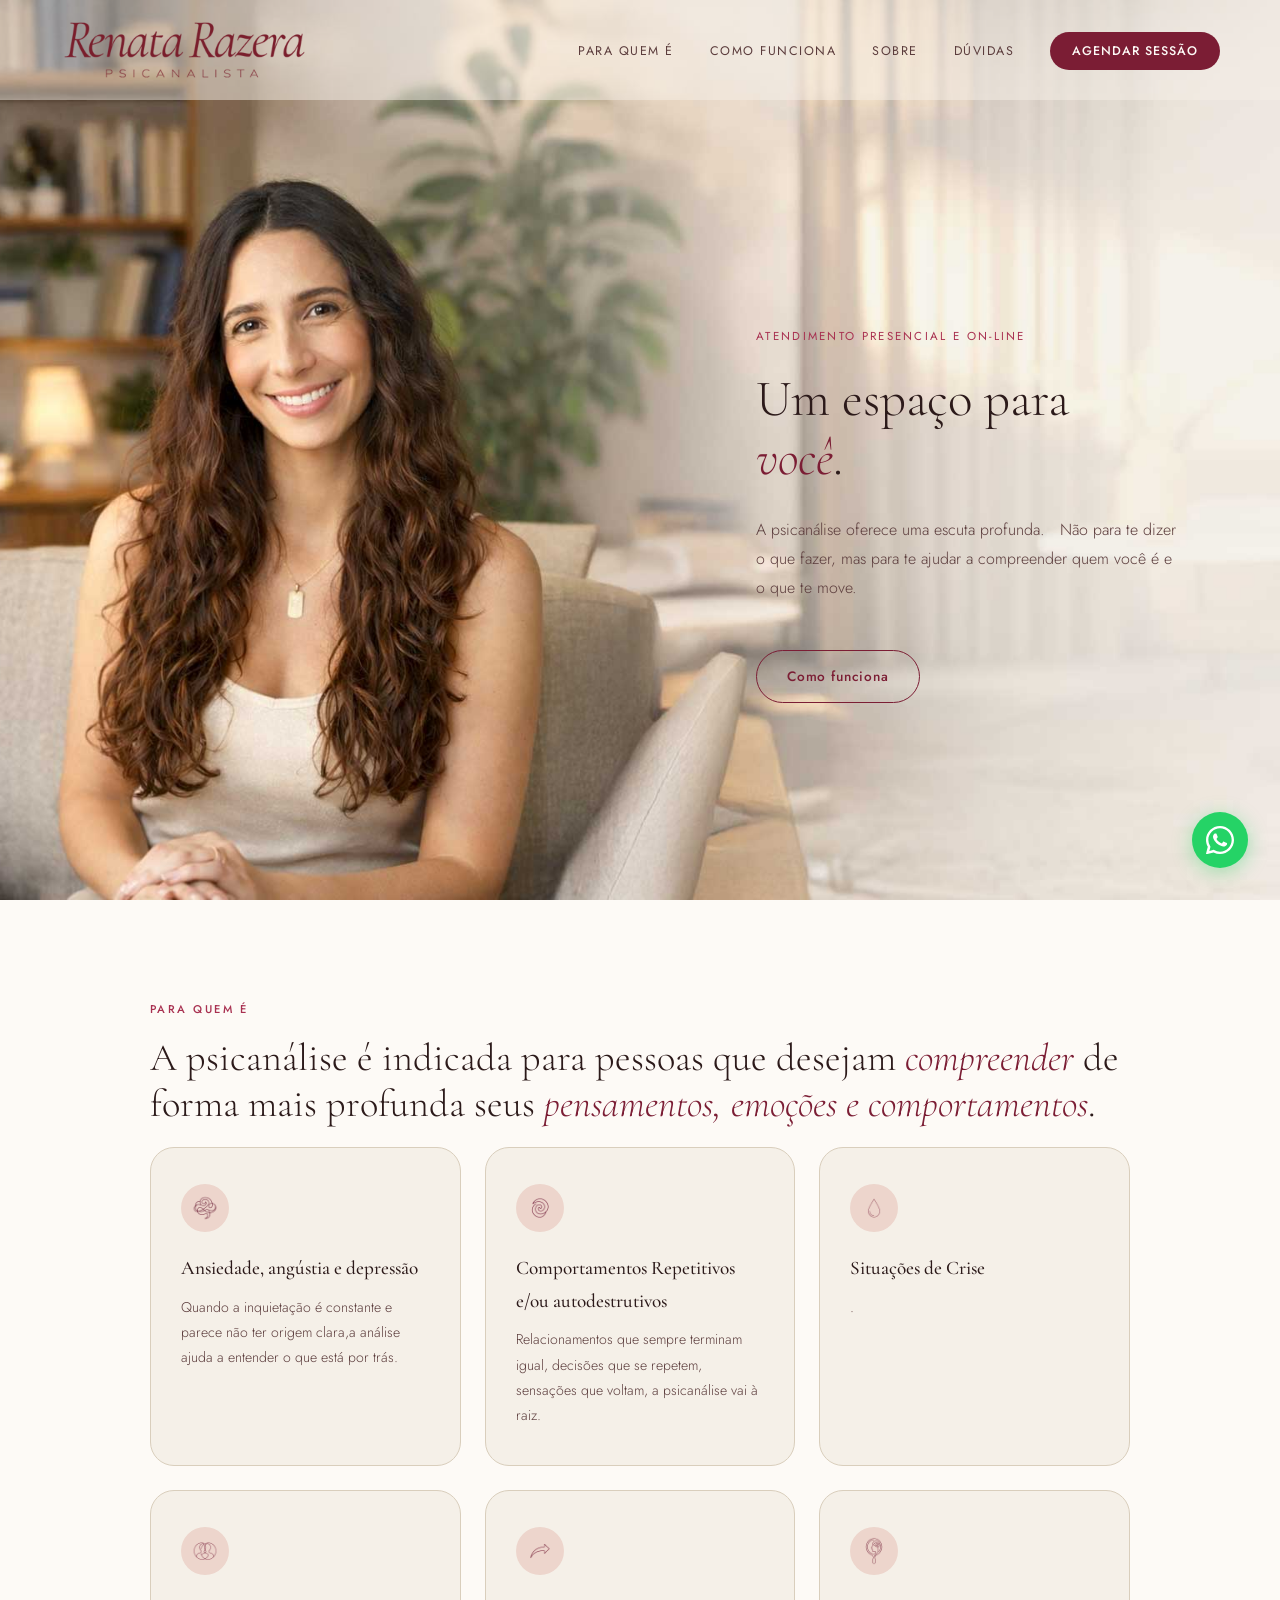
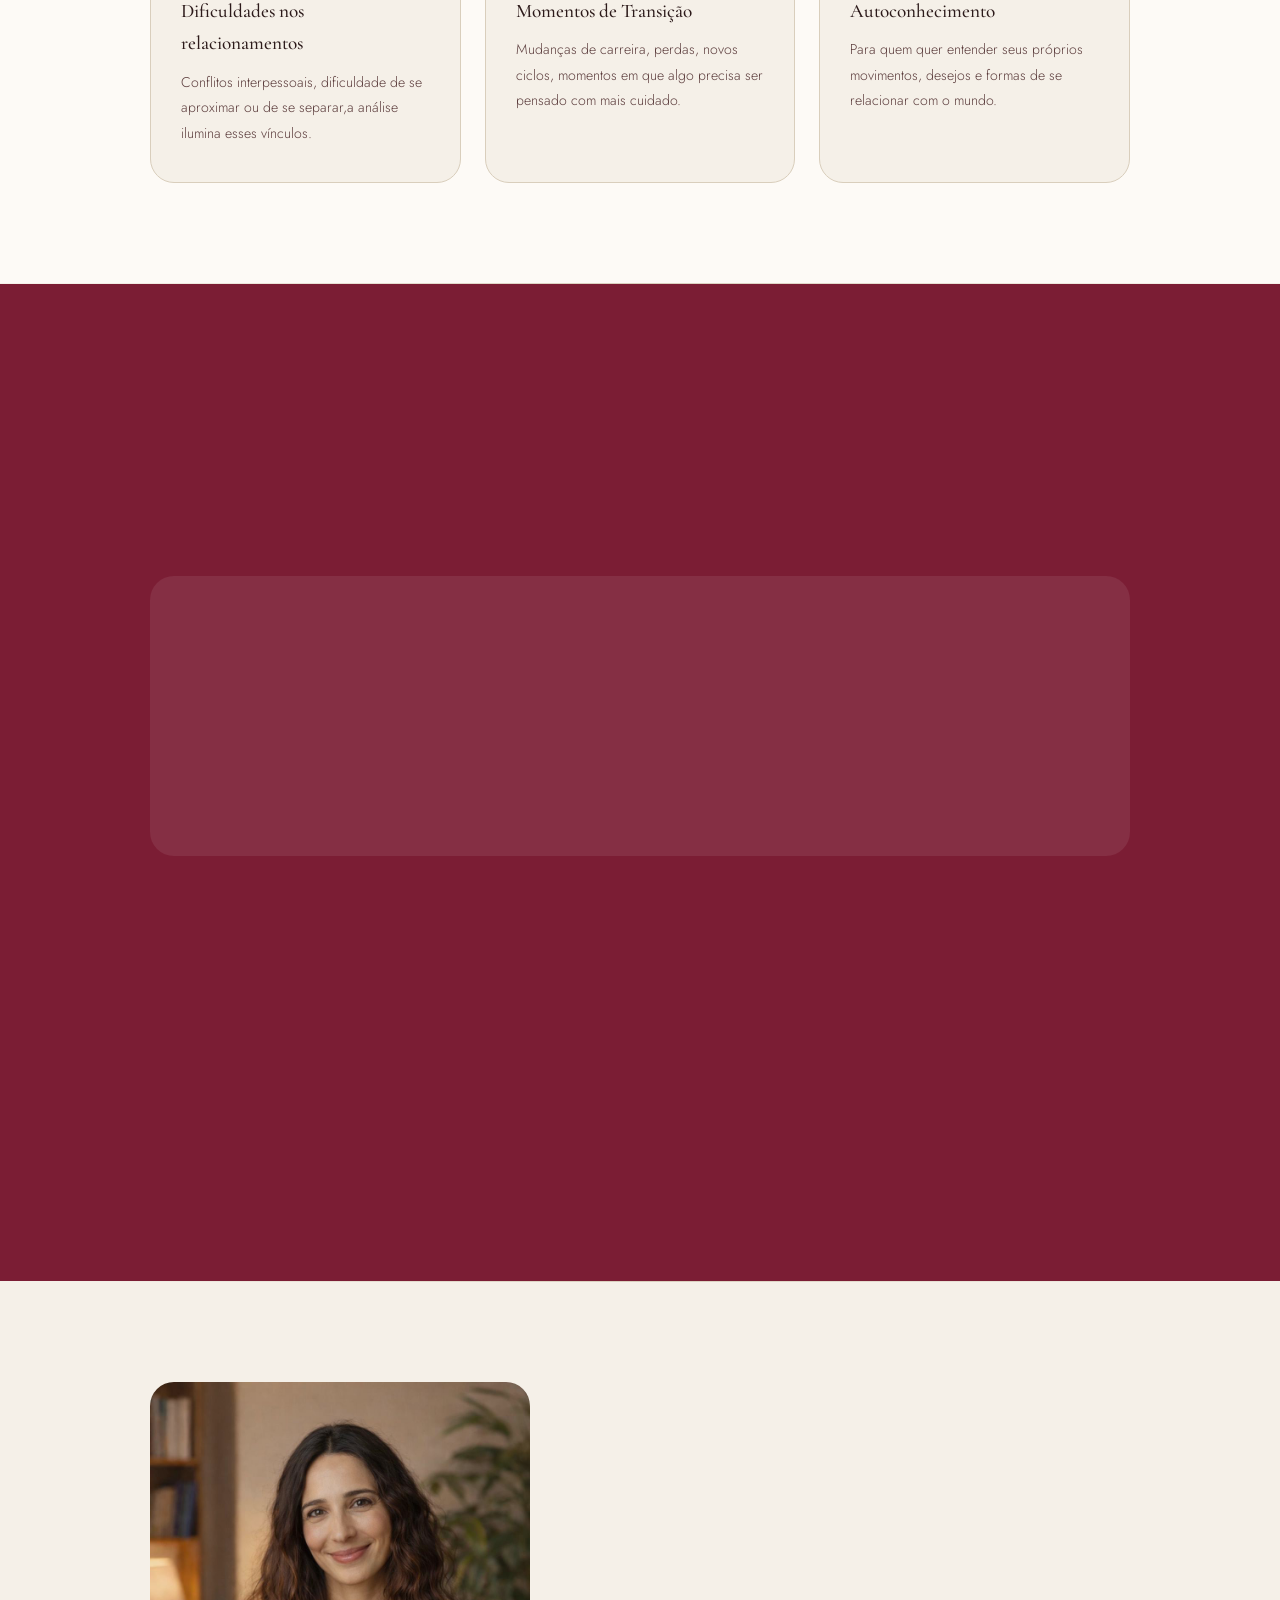
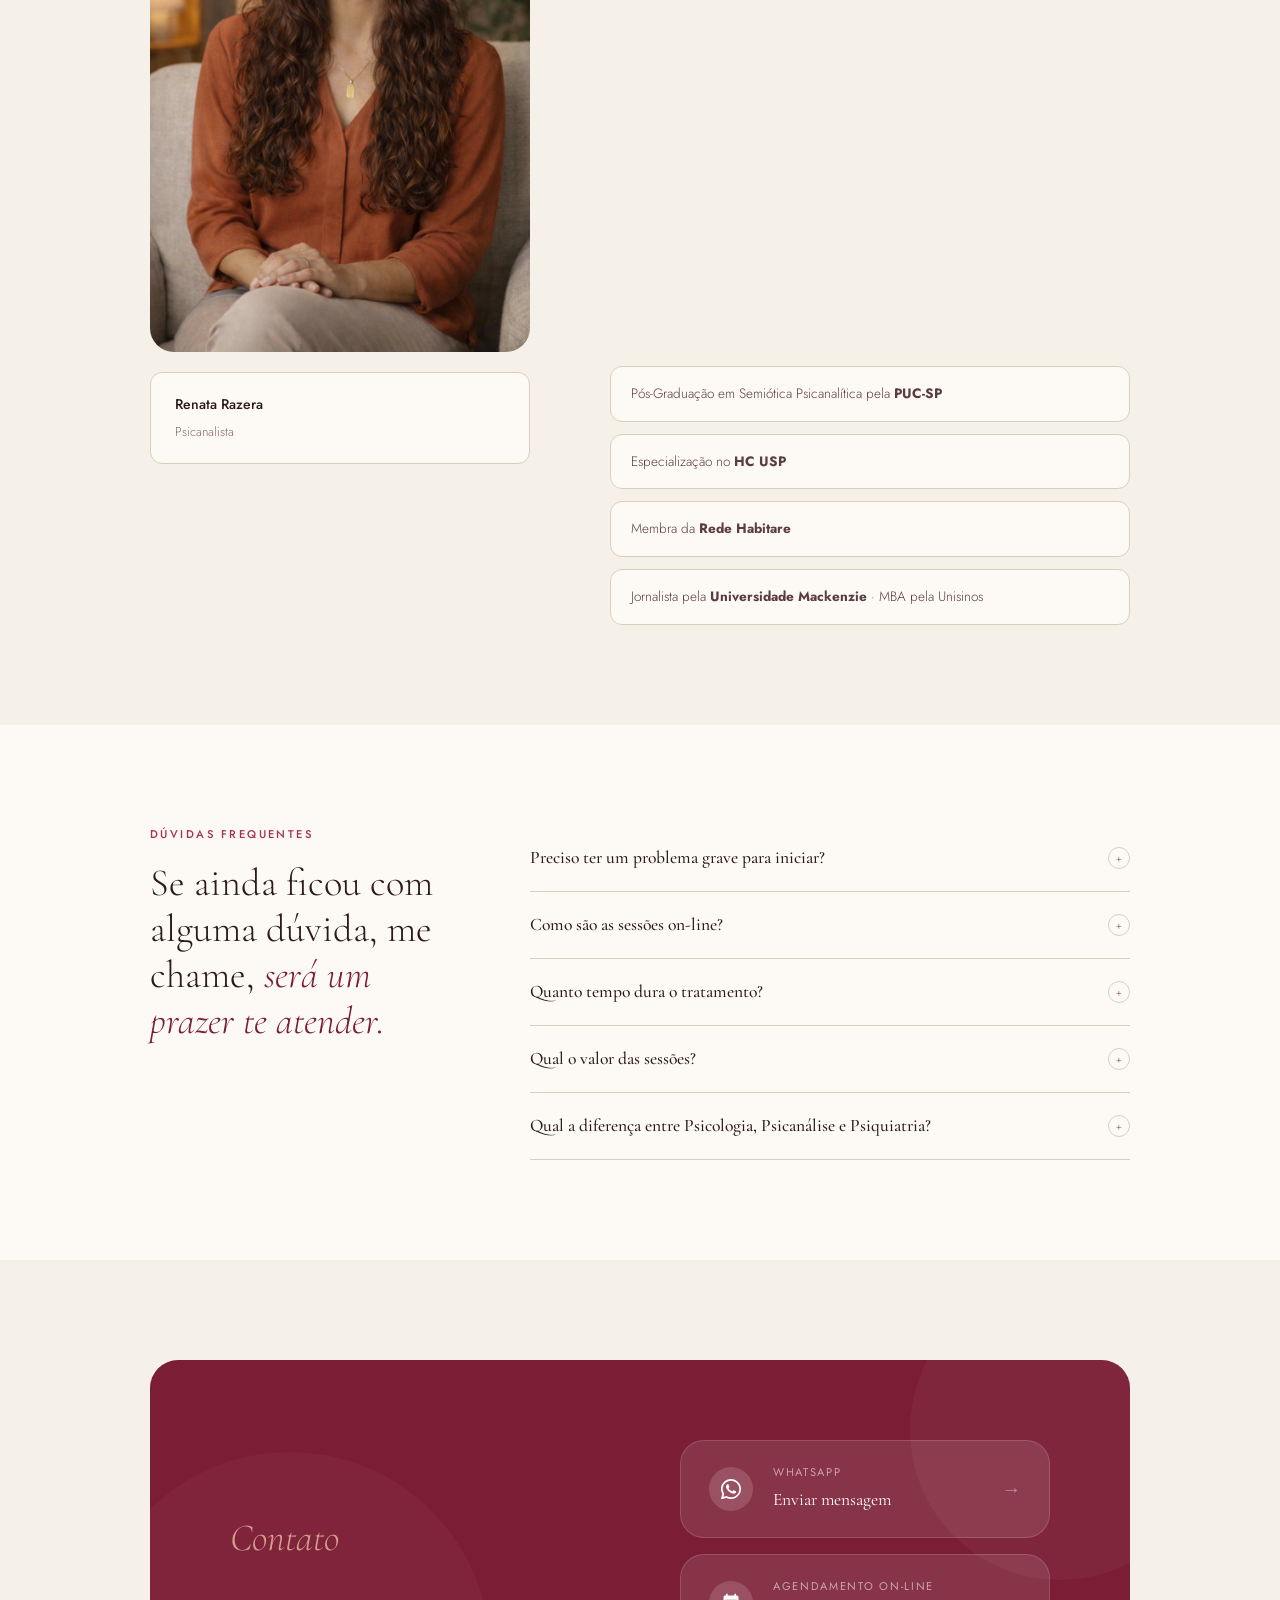
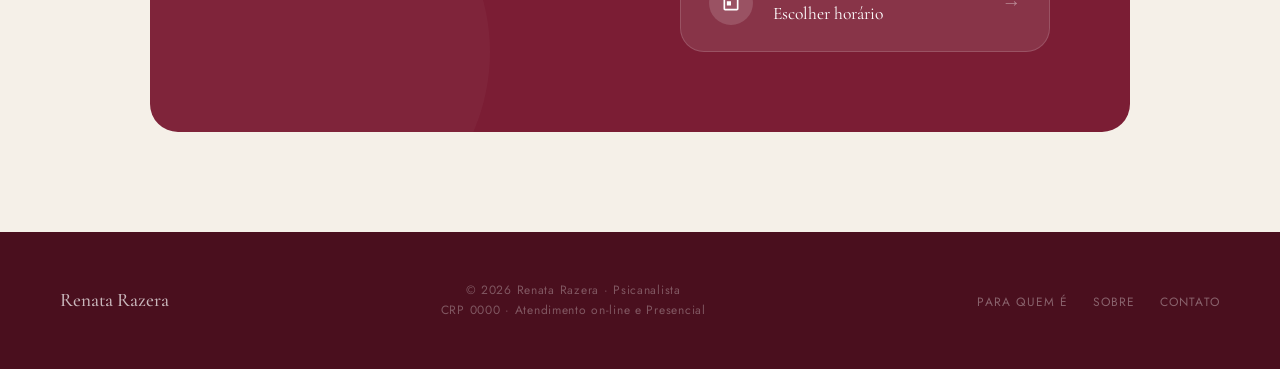
==== commit 39f18cd1: "Update index.html" ====
--- a/site/index.html
+++ b/site/index.html
@@ -404,9 +404,6 @@
     line-height: 1.8;
   }
 
-  /* ── COMO FUNCIONA ── */
-  #como-funciona { background: var(--creme); }
-
   .steps-layout {
     display: grid;
     grid-template-columns: 1fr 1fr;
@@ -452,9 +449,11 @@
   .steps-visual {
     background: var(--white);
     border-radius: var(--rLg);
-    padding: 48px 40px;
+    padding: 60px 40px;
     border: 1px solid var(--creme-dk);
     text-align: center;
+    max-width: 800px;    
+    margin: 60px auto 0;
   }
   .steps-visual-quote {
     font-family: var(--serif);
@@ -478,14 +477,14 @@
     margin: 20px auto;
   }
 
-  /* ── BENEFÍCIOS ── */
-  #beneficios { background: var(--vinho-dk); }
-  #beneficios .section-label { color: var(--rose); }
-  #beneficios .section-title { color: var(--white); }
-  #beneficios .section-title em { color: var(--rose); }
-  #beneficios .section-lead { color: rgba(255,255,255,0.65); }
-
-  .beneficios-grid {
+  /* ── COMO FUNCIONA ── */
+  #como-funciona { background: var(--vinho); }
+  #como-funciona .section-label { color: var(--rose); }
+  #como-funciona .section-title { color: var(--white); }
+  #como-funciona .section-title em { color: var(--rose); }
+  #como-funciona .section-lead { color: rgba(255,255,255,0.65); }
+
+  .como-funciona-grid {
     display: grid;
     grid-template-columns: repeat(3, 1fr);
     gap: 2px;
@@ -719,6 +718,40 @@
     line-height: 1.85;
   }
 
+	/* Estilo para os itens dentro da resposta do FAQ */
+  .faq-sub-grid {
+    display: flex;
+    flex-direction: column;
+    gap: 16px;
+    margin-top: 20px;
+  }
+
+  .faq-sub-item {
+    background: var(--creme);
+    padding: 20px;
+    border-radius: var(--r);
+    border-left: 3px solid var(--vinho); /* Estilo similar ao comparativo/steps */
+    transition: transform 0.2s;
+  }
+
+  .faq-sub-item:hover {
+    transform: translateX(5px);
+  }
+
+  .faq-sub-item h4 {
+    font-family: var(--serif);
+    font-size: 1.1rem;
+    color: var(--vinho);
+    margin-bottom: 8px;
+    font-weight: 600;
+  }
+
+  .faq-sub-item p {
+    font-size: 0.88rem;
+    line-height: 1.6;
+    margin: 0;
+  }
+	
   /* ── CONTATO ── */
   #contato { background: var(--creme); }
   .contato-wrapper {
@@ -892,7 +925,7 @@
 
     /* ── AJUSTES DE GRID ORIGINAIS DO 1024px ── */
     .cards-grid { grid-template-columns: repeat(2, 1fr); }
-    .beneficios-grid { grid-template-columns: repeat(2, 1fr); }
+    .como-funciona-grid { grid-template-columns: repeat(2, 1fr); }
     .steps-layout { grid-template-columns: 1fr; }
     .sobre-layout { grid-template-columns: 1fr; }
     .sobre-img { position: static; max-width: 360px; }
@@ -943,7 +976,7 @@
     .hero-text-col .hero-btns { justify-content: center; }
     .hero-text-col .hero-sub { text-align: center; margin-bottom: 32px; }
     .cards-grid { grid-template-columns: 1fr; }
-    .beneficios-grid { grid-template-columns: 1fr; }
+    .como-funciona-grid { grid-template-columns: 1fr; }
     .contato-wrapper { padding: 48px 28px; border-radius: 20px; }
   }
 </style>
@@ -968,7 +1001,6 @@
 <div class="mobile-menu" id="mobileMenu">
   <a href="#para-quem" onclick="toggleMenu()">Para quem</a>
   <a href="#como-funciona" onclick="toggleMenu()">Como funciona</a>
-  <a href="#beneficios" onclick="toggleMenu()">O que muda</a>
   <a href="#sobre" onclick="toggleMenu()">Sobre mim</a>
   <a href="#faq" onclick="toggleMenu()">Dúvidas</a>
   <a href="#contato" onclick="toggleMenu()">Contato</a>
@@ -984,20 +1016,11 @@
   <div class="hero-text-col">
     <p class="hero-eyebrow">Atendimento Presencial e On-line</p>
     <h1 class="hero-headline">
-      Um espaço para<br>você se <em>ouvir</em><br>de verdade.
-    </h1>
+      Um espaço para<br> <em>você</em>.</h1>
     <p class="hero-sub">
     A psicanálise oferece uma escuta profunda.&nbsp; &nbsp;Não para te dizer o que fazer, mas para te ajudar a compreender quem você é e o que te move.</p>
     <div class="hero-btns">
-      <a href="#contato" class="btn-primary">
-      <svg width="16" height="16" viewBox="0 0 24 24" fill="none" stroke="currentColor" stroke-width="2"><path d="M8 12h.01M12 12h.01M16 12h.01M21 12c0 4.418-4.03 8-9 8a9.863 9.863 0 01-4.255-.949L3 20l1.395-3.72C3.512 15.042 3 13.574 3 12c0-4.418 4.03-8 9-8s9 3.582 9 8z"/></svg>
-        Agendar primeira sessão on-line
-      </a>
       <a href="#como-funciona" class="btn-secondary">Como funciona</a>
-    </div>
-    <div class="hero-badge">
-      <div class="hero-badge-dot"></div>
-      <span>Primeira sessão gratuita · on-line · sigilosa</span>
     </div>
   </div>
 </section>
@@ -1006,34 +1029,33 @@
 <section id="para-quem">
   <div class="section-inner">
     <p class="section-label reveal">Para quem é</p>
-    <h2 class="section-title reveal reveal-delay-1">A psicanálise não é só para<br><em>momentos de crise.</em></h2>
-    <p class="section-lead reveal reveal-delay-2">
-    Qualquer pessoa que queira se compreender melhor pode se beneficiar de uma análise,&nbsp; &nbsp;seja para elaborar um sofrimento específico ou simplesmente para se conhecer com mais profundidade. </p>
+    <h2 class="section-title reveal reveal-delay-1">A psicanálise é indicada para pessoas que desejam <em>compreender</em> de forma mais profunda seus <em>pensamentos, emoções e comportamentos</em>. 
+</h2>
     <div class="cards-grid">
       <div class="card reveal reveal-delay-1">
         <div class="card-icon"><img src="icon-ansiedade.png" alt="Ansiedade"></div>
-        <h3>Ansiedade e angústia</h3>
-        <p>Quando a inquietação é constante e parece não ter origem clara,&nbsp; &nbsp; &nbsp;a análise ajuda a entender o que está por trás.</p>
+        <h3>Ansiedade, angústia e depressão</h3>
+        <p>Quando a inquietação é constante e parece não ter origem clara,a análise ajuda a entender o que está por trás.</p>
       </div>
       <div class="card reveal reveal-delay-2">
         <div class="card-icon"><img src="icon-padroes.png" alt="Padrões"></div>
-        <h3>Padrões que se repetem</h3>
-        <p>Relacionamentos que sempre terminam igual, decisões que se repetem, sensações que voltam,&nbsp; &nbsp;a psicanálise vai à raiz.</p>
+        <h3>Comportamentos Repetitivos e/ou autodestrutivos</h3>
+        <p>Relacionamentos que sempre terminam igual, decisões que se repetem, sensações que voltam, a psicanálise vai à raiz.</p>
       </div>
       <div class="card reveal reveal-delay-3">
         <div class="card-icon"><img src="icon-depressao.png" alt="Depressão"></div>
-        <h3>Depressão e tristeza</h3>
-        <p>Não apenas aliviar sintomas, mas compreender o que o sofrimento está comunicando sobre sua história e seu desejo.</p>
+        <h3>Situações de Crise</h3>
+        <p>.</p>
       </div>
       <div class="card reveal reveal-delay-1">
         <div class="card-icon"><img src="icon-relacionamentos.png" alt="Relacionamentos"></div>
         <h3>Dificuldades nos relacionamentos</h3>
-        <p>Conflitos interpessoais, dificuldade de se aproximar ou de se separar,&nbsp; &nbsp;a análise ilumina esses vínculos.</p>
+        <p>Conflitos interpessoais, dificuldade de se aproximar ou de se separar,a análise ilumina esses vínculos.</p>
       </div>
       <div class="card reveal reveal-delay-2">
         <div class="card-icon"><img src="icon-transicoes.png" alt="Transições"></div>
-        <h3>Transições e crises</h3>
-        <p>Mudanças de carreira, perdas, novos ciclos,&nbsp; &nbsp;momentos em que algo precisa ser pensado com mais cuidado.</p>
+        <h3>Momentos de Transição</h3>
+        <p>Mudanças de carreira, perdas, novos ciclos, momentos em que algo precisa ser pensado com mais cuidado.</p>
       </div>
       <div class="card reveal reveal-delay-3">
         <div class="card-icon"><img src="icon-autoconhecimento.png" alt="Autoconhecimento"></div>
@@ -1046,7 +1068,7 @@
 
 <div class="divider"></div>
 
-<!-- COMO FUNCIONA -->
+<!-- COMO FUNCIONA 
 <section id="como-funciona">
   <div class="section-inner">
     <div class="steps-layout">
@@ -1054,164 +1076,78 @@
         <p class="section-label reveal">Como funciona</p>
         <h2 class="section-title reveal reveal-delay-1">O processo de <em>análise</em></h2>
         <p class="section-lead reveal reveal-delay-2">
-          Um espaço semanal, sigiloso e sem julgamentos, onde sua fala é o caminho.
+          Um espaço sigiloso e acolhedor.
         </p>
         <div class="steps-list">
           <div class="step reveal">
             <div class="step-num">01</div>
             <div class="step-content">
               <h3>Você fala livremente</h3>
-              <p>Não há roteiro, pauta ou ordem certa. Você fala sobre o que vier,&nbsp; pensamentos, sentimentos, sonhos, memórias. Essa liberdade é o coração da psicanálise.</p>
+              <p>Essa livre associação é um elemento central da psicanálise, pois permite o acesso a conteúdos que muitas vezes não estão plenamente conscientes.</p>
             </div>
           </div>
           <div class="step reveal">
             <div class="step-num">02</div>
             <div class="step-content">
               <h3>Escuta atenta e qualificada</h3>
-              <p>Enquanto você fala, minha escuta é ativa , não para dar conselhos, mas para acompanhar o que aparece e o que se esquiva em suas palavras.</p>
+              <p>Intervindo de forma pontual a fim de auxiliar na compreensão de conflitos internos, padrões de comportamento e aspectos inconscientes envolvidos nas vivências de cada um.</p>
             </div>
           </div>
           <div class="step reveal">
             <div class="step-num">03</div>
             <div class="step-content">
-              <h3>Conteúdos inconscientes se revelam</h3>
-              <p>Aos poucos, padrões, conflitos e aspectos que você não percebia sobre si mesmo vão se tornando mais claros, criando possibilidades reais de mudança.</p>
-            </div>
-          </div>
-          <div class="step reveal">
-            <div class="step-num">04</div>
-            <div class="step-content">
-              <h3>Transformação estrutural</h3>
-              <p>A mudança não é adaptação , é uma reconfiguração profunda de como você sente, pensa e se relaciona. Dura muito além do processo.</p>
+              <h3>Transformação Estrutural</h3>
+              <p>Conteúdos antes desconhecidos ou pouco elaborados tornam-se mais claros, promovendo a possibilidade de mudanças na forma de sentir, pensar e se relacionar.</p>
             </div>
           </div>
         </div>
       </div>
       <div class="steps-visual reveal">
         <div class="steps-visual-quote">
-          "Falar sem saber o que vai dizer é o que permite ao inconsciente <span>aparecer.</span>"
+          "Eis uma palavra boa em nossa língua: <span>CURA</span>. Se essa palavra pudesse falar, ela contaria uma história."
         </div>
         <div class="steps-visual-line"></div>
-        <p class="steps-visual-caption">Fundamento psicanalítico</p>
-        <div style="margin-top: 36px; padding-top: 36px; border-top: 1px solid var(--creme-dk);">
-          <div style="display:flex; gap: 32px; justify-content:center;">
-            <div style="text-align:center;">
-              <div style="font-family:var(--serif); font-size:2rem; font-weight:300; color:var(--vinho);">50</div>
-              <div style="font-size:0.72rem; letter-spacing:0.1em; text-transform:uppercase; color:var(--txt-lt);">minutos</div>
-            </div>
-            <div style="width:1px; background:var(--creme-dk);"></div>
-            <div style="text-align:center;">
-              <div style="font-family:var(--serif); font-size:2rem; font-weight:300; color:var(--vinho);">1×</div>
-              <div style="font-size:0.72rem; letter-spacing:0.1em; text-transform:uppercase; color:var(--txt-lt);">por semana</div>
-            </div>
-            <div style="width:1px; background:var(--creme-dk);"></div>
-            <div style="text-align:center;">
-              <div style="font-family:var(--serif); font-size:2rem; font-weight:300; color:var(--vinho);">100%</div>
-              <div style="font-size:0.72rem; letter-spacing:0.1em; text-transform:uppercase; color:var(--txt-lt);">on-line</div>
-            </div>
-          </div>
-        </div>
+        <p class="steps-visual-caption">DONALD WINNICOTT</p>
       </div>
     </div>
   </div>
-</section>
-
-<!-- BENEFÍCIOS -->
-<section id="beneficios">
+</section>-->
+
+<!-- COMO FUNCIONA -->
+<section id="como-funciona">
   <div class="section-inner">
-    <p class="section-label reveal">O que pode mudar</p>
-    <h2 class="section-title reveal reveal-delay-1">Mudanças que vão além<br>dos <em>sintomas</em></h2>
+    <p class="section-label reveal">Como Funciona</p>
+    <h2 class="section-title reveal reveal-delay-1">O processo de <em>análise</em></h2>
     <p class="section-lead reveal reveal-delay-2">
-      A psicanálise não trabalha para eliminar sintomas, mas para compreendê-los. E quando isso acontece, a transformação é mais profunda e duradoura.
+      Um espaço sigiloso e acolhedor.
     </p>
-    <div class="beneficios-grid">
+    <div class="como-funciona-grid">
       <div class="beneficio-item reveal">
         <div class="beneficio-num">01</div>
-        <h3>Autoconhecimento ampliado</h3>
-        <p>Você começa a entender seus próprios movimentos — por que sente o que sente, por que faz o que faz.</p>
+        <h3>Você fala livremente</h3>
+        <p>Essa livre associação é um elemento central da psicanálise, pois permite o acesso a conteúdos que muitas vezes não estão plenamente conscientes.</p>
       </div>
       <div class="beneficio-item reveal reveal-delay-1">
         <div class="beneficio-num">02</div>
-        <h3>Redução do sofrimento psíquico</h3>
-        <p>Ansiedade, angústia e tristeza perdem parte de sua força quando passam a fazer sentido dentro da sua história.</p>
+        <h3>Escuta atenta e qualificada</h3>
+        <p>Intervindo de forma pontual a fim de auxiliar na compreensão de conflitos internos, padrões de comportamento e aspectos inconscientes envolvidos nas vivências de cada um.</p>
       </div>
       <div class="beneficio-item reveal reveal-delay-2">
         <div class="beneficio-num">03</div>
-        <h3>Elaboração emocional</h3>
-        <p>Aquilo que antes paralisava ou explodia começa a ser processado — com mais espaço e menos reatividade.</p>
-      </div>
-      <div class="beneficio-item reveal reveal-delay-1">
-        <div class="beneficio-num">04</div>
-        <h3>Relações mais saudáveis</h3>
-        <p>Compreender o que você busca e o que evita nos vínculos muda a qualidade de todas as suas relações.</p>
-      </div>
-      <div class="beneficio-item reveal reveal-delay-2">
-        <div class="beneficio-num">05</div>
-        <h3>Ressignificação de padrões</h3>
-        <p>Padrões repetitivos que antes pareciam inevitáveis começam a ser vistos,&nbsp; &nbsp;e, a partir daí, podem mudar.</p>
-      </div>
-      <div class="beneficio-item reveal reveal-delay-3">
-        <div class="beneficio-num">06</div>
-        <h3>Maior autonomia</h3>
-        <p>Decisões mais alinhadas com o que você realmente deseja,&nbsp; &nbsp;não com o que foi projetado sobre você.</p>
+        <h3>Transformação Estrutural</h3>
+        <p>Conteúdos antes desconhecidos ou pouco elaborados tornam-se mais claros, promovendo a possibilidade de mudanças na forma de sentir, pensar e se relacionar.</p>
       </div>
     </div>
+	    <div class="steps-visual reveal">
+        <div class="steps-visual-quote">
+          "Eis uma palavra boa em nossa língua: <span>CURA</span>. Se essa palavra pudesse falar, ela contaria uma história."
+        </div>
+        <div class="steps-visual-line"></div>
+        <p class="steps-visual-caption">DONALD WINNICOTT</p>
+      </div>
   </div>
-</section>
-
-<!-- COMPARATIVO -->
-<section id="comparativo">
-  <div class="section-inner">
-    <p class="section-label reveal">Psicanálise x TCC</p>
-    <h2 class="section-title reveal reveal-delay-1">Qual abordagem<br>é <em>certa para você?</em></h2>
-    <p class="section-lead reveal reveal-delay-2">
-      Psicanálise e Terapia Cognitivo-Comportamental são abordagens distintas, com objetivos diferentes. Entender a diferença ajuda a fazer a escolha mais consciente.
-    </p>
-    <div class="comparativo-layout">
-      <div class="comparativo-col reveal">
-        <h3><span>TCC</span> — Terapia Cognitivo-Comportamental</h3>
-        <div class="comp-item">
-          <div class="comp-dot"></div>
-          <p><strong>Focada no presente:</strong> trabalha comportamentos e padrões de pensamento atuais com técnicas práticas e estruturadas.</p>
-        </div>
-        <div class="comp-item">
-          <div class="comp-dot"></div>
-          <p><strong>Sintoma como alvo:</strong> o objetivo é identificar e modificar padrões que causam sofrimento.</p>
-        </div>
-        <div class="comp-item">
-          <div class="comp-dot"></div>
-          <p><strong>Processo mais breve:</strong> costuma ter duração delimitada, com metas claras.</p>
-        </div>
-        <div class="comp-item">
-          <div class="comp-dot"></div>
-          <p><strong>Terapeuta mais ativo:</strong> conduz exercícios, propõe tarefas e intervém de forma mais direta.</p>
-        </div>
-      </div>
-      <div class="comparativo-col reveal reveal-delay-1">
-        <h3><span>Psicanálise</span></h3>
-        <div class="comp-item">
-          <div class="comp-dot vinho"></div>
-          <p><strong>Focada na história:</strong> investiga como o passado — especialmente a infância — estrutura o modo de viver hoje.</p>
-        </div>
-        <div class="comp-item">
-          <div class="comp-dot vinho"></div>
-          <p><strong>Sintoma como linguagem:</strong> o sintoma não é eliminado, é escutado — ele carrega um sentido que merece ser compreendido.</p>
-        </div>
-        <div class="comp-item">
-          <div class="comp-dot vinho"></div>
-          <p><strong>Processo contínuo:</strong> sem prazo fixo, respeita o tempo singular de cada pessoa.</p>
-        </div>
-        <div class="comp-item">
-          <div class="comp-dot vinho"></div>
-          <p><strong>Fala livre:</strong> você fala sem roteiro,&nbsp; &nbsp;e é justamente aí que o inconsciente aparece.</p>
-        </div>
-      </div>
-      <div class="comparativo-callout reveal">
-        <p>Se você sente que há algo que nenhuma técnica tocou , algo mais profundo, talvez sem nome , a psicanálise pode ser o espaço onde isso finalmente pode ser <em>escutado.</em></p>
-      </div>
-    </div>
-  </div>
-</section>
+	</section>
+
 
 <div class="divider"></div>
 
@@ -1223,28 +1159,28 @@
         <img src="RenataRazera-psicanalista-sobre.jpg" alt="Renata Razera" onerror="this.style.background='linear-gradient(135deg,#D9CEBC,#EDE5D8)';this.style.height='420px'">
         <div class="sobre-img-caption">
           <strong>Renata Razera</strong>
-          <p>Psicanalista · CEP São Paulo<br>Atendimento on-line para adolescentes, adultos e idosos</p>
+          <p>Psicanalista</p>
         </div>
       </div>
       <div class="sobre-text">
         <p class="section-label reveal">Sobre mim</p>
-        <h2 class="section-title reveal reveal-delay-1">A jornada de quem<br>chegou à psicanálise<br><em>pelo próprio caminho.</em></h2>
+        <h2 class="section-title reveal reveal-delay-1">A jornada de quem chegou à psicanálise <em>pelo próprio caminho.</em></h2>
         <p class="sobre-bio reveal reveal-delay-2">
         Comecei minha trajetória como jornalista,&nbsp; &nbsp;quinze anos navegando por empresas, cargos e resultados que, no fundo, me afastavam do que eu realmente queria compreender: as pessoas, suas histórias, o que as move por dentro. </p>
         <p class="sobre-bio reveal reveal-delay-2">
           Minha formação em Semiótica Psicanalítica pela PUC-SP foi o começo de uma virada. De lá para cá, mergulhei na psicanálise com a seriedade que ela exige: formação pelo CEP, supervisão semanal, estudo contínuo de Freud, Winnicott, Roussillon — e minha própria análise, que já dura sete anos. Porque ninguém pode levar outro mais longe do que foi.
         </p>
-        <p class="sobre-bio reveal reveal-delay-3">
-          Atendo adolescentes, adultos e idosos, on-line, com sessões semanais de 50 minutos. Trabalho com ansiedade, depressão, burnout, autoestima, traumas, dificuldades nos relacionamentos — e com quem simplesmente quer se conhecer melhor.
+        <p class="sobre-bio reveal reveal-delay-3"> <strong>Atendimento online e presencial.</strong> <br>
+          <strong>CentralMed</strong>: R. Cap. Avelino Bastos, 756 - Centro, Cruzeiro/SP <br>
         </p>
-        <div class="sobre-credentials">
+<div class="sobre-credentials">
           <div class="cred-item reveal"> <span>Formação em Psicanálise pelo <strong>CEP — Centro de Estudos Psicanalíticos</strong></span>
           </div>
           <div class="cred-item reveal"> <span>Pós-Graduação em Semiótica Psicanalítica pela <strong>PUC-SP</strong></span>
           </div>
-          <div class="cred-item reveal"> <span>Curso de formação no <strong>Instituto de Psiquiatria do HCFMUSP</strong> — A escuta do paciente psiquiátrico</span>
+          <div class="cred-item reveal"> <span>Especialização no <strong>HC USP</strong> </span>
           </div>
-          <div class="cred-item reveal"> <span>Membra da <strong>Rede Habitare</strong> — prevenção em saúde mental materno-infantil</span>
+          <div class="cred-item reveal"> <span>Membra da <strong>Rede Habitare</strong> </span>
           </div>
           <div class="cred-item reveal"> <span>Jornalista pela <strong>Universidade Mackenzie</strong> · MBA pela Unisinos</span>
           </div>
@@ -1260,12 +1196,7 @@
     <div class="faq-layout">
       <div class="faq-side">
         <p class="section-label reveal">Dúvidas frequentes</p>
-        <h2 class="section-title reveal reveal-delay-1">Perguntas que<br>chegam com<br><em>frequência.</em></h2>
-        <p class="section-lead reveal reveal-delay-2" style="margin-bottom: 0;">
-        Se sua dúvida não estiver aqui, pode entrar em contato,&nbsp; &nbsp;estarei à disposição. </p>
-        <div style="margin-top: 36px;" class="reveal">
-          <a href="#contato" class="btn-primary" style="width: fit-content;">Fale comigo</a>
-        </div>
+        <h2 class="section-title reveal reveal-delay-1">Se ainda ficou com alguma dúvida, me chame, <em>será um prazer te atender.</em></h2>
       </div>
       <div class="faq-list">
         <div class="faq-item reveal">
@@ -1283,16 +1214,7 @@
             <span class="faq-icon">+</span>
           </button>
           <div class="faq-a"><div class="faq-a-inner">
-            As sessões são realizadas por videochamada, com duração de 50 minutos. O sigilo, o cuidado e a qualidade do processo analítico são exatamente os mesmos do atendimento presencial — a diferença é só o meio.
-          </div></div>
-        </div>
-        <div class="faq-item reveal">
-          <button class="faq-q" onclick="toggleFaq(this)">
-            Qual a frequência dos atendimentos?
-            <span class="faq-icon">+</span>
-          </button>
-          <div class="faq-a"><div class="faq-a-inner">
-            A psicanálise requer ao menos uma sessão por semana — essa regularidade é fundamental para que o processo analítico se sustente e produza efeitos reais ao longo do tempo.
+            As sessões são realizadas por videochamada. O sigilo, o cuidado e a qualidade do processo analítico são exatamente os mesmos do atendimento presencial — a diferença é só o meio.
           </div></div>
         </div>
         <div class="faq-item reveal">
@@ -1306,33 +1228,6 @@
         </div>
         <div class="faq-item reveal">
           <button class="faq-q" onclick="toggleFaq(this)">
-            O que é a primeira sessão gratuita?
-            <span class="faq-icon">+</span>
-          </button>
-          <div class="faq-a"><div class="faq-a-inner">
-            A primeira sessão tem como objetivo nos conhecermos — você pode falar sobre o que te trouxe até aqui, entender como funciona o processo e verificar se a psicanálise é a abordagem certa para você. Não há compromisso. É também nesse momento que definimos o valor das sessões seguintes.
-          </div></div>
-        </div>
-        <div class="faq-item reveal">
-          <button class="faq-q" onclick="toggleFaq(this)">
-            As sessões são sigilosas?
-            <span class="faq-icon">+</span>
-          </button>
-          <div class="faq-a"><div class="faq-a-inner">
-            Sim. O sigilo é um princípio ético fundamental da psicanálise. Tudo o que for dito nas sessões permanece entre você e eu — é a condição para que exista um espaço de fala verdadeiramente livre.
-          </div></div>
-        </div>
-        <div class="faq-item reveal">
-          <button class="faq-q" onclick="toggleFaq(this)">
-            A psicanalista dá conselhos?
-            <span class="faq-icon">+</span>
-          </button>
-          <div class="faq-a"><div class="faq-a-inner">
-            Não — e isso é intencional. O papel da psicanalista não é oferecer soluções prontas, mas ajudar você a construir a sua própria compreensão. A análise aposta na sua capacidade de encontrar seus próprios caminhos.
-          </div></div>
-        </div>
-        <div class="faq-item reveal">
-          <button class="faq-q" onclick="toggleFaq(this)">
             Qual o valor das sessões?
             <span class="faq-icon">+</span>
           </button>
@@ -1340,6 +1235,34 @@
             O valor é definido individualmente, levando em conta a situação de cada pessoa. Isso é combinado diretamente na primeira sessão — que é gratuita.
           </div></div>
         </div>
+		 <div class="faq-item reveal">
+          <button class="faq-q" onclick="toggleFaq(this)">
+            Qual a diferença entre Psicologia, Psicanálise e Psiquiatria?
+            <span class="faq-icon">+</span>
+          </button>
+         <div class="faq-a">
+  <div class="faq-a-inner">
+    <p>Embora atuem no cuidado com a saúde mental, essas áreas possuem métodos e objetivos distintos. Entenda as diferenças:</p>
+    
+    <div class="faq-sub-grid">
+      <div class="faq-sub-item">
+        <h4>Psicologia</h4>
+        <p>Estuda o comportamento e processos mentais através de diversas abordagens (como a TCC). Foca em intervenções diretas, metas claras e tarefas para lidar com sintomas no presente.</p>
+      </div>
+
+      <div class="faq-sub-item">
+        <h4>Psicanálise</h4>
+        <p>Investiga o inconsciente e a subjetividade. É um processo profundo e contínuo que busca compreender a raiz dos conflitos, promovendo mudanças estruturais na forma como a pessoa se relaciona com o mundo.</p>
+      </div>
+
+      <div class="faq-sub-item">
+        <h4>Psiquiatria</h4>
+        <p>Especialidade médica voltada ao diagnóstico biológico e tratamento de transtornos mentais, com autonomia para prescrição de medicamentos quando necessário.</p>
+      </div>
+    </div>
+  </div>
+</div>
+        </div>
       </div>
     </div>
   </div>
@@ -1350,32 +1273,17 @@
   <div class="section-inner">
     <div class="contato-wrapper">
       <div class="contato-text">
-        <p class="section-label">Contato</p>
-        <h2 class="section-title">Pronta para<br>dar o <em>primeiro passo?</em></h2>
-        <p class="contato-sub">
-        Entre em contato pelo canal de sua preferência. A primeira sessão é gratuita e sem compromisso,&nbsp; &nbsp;é só um primeiro encontro. </p>
-        <span class="contato-first-free">✦ Primeira sessão gratuita</span>
+        <h2 class="section-title"><em>Contato</em></h2>
       </div>
       <div class="contato-channels">
         <!-- WhatsApp -->
-        <a href="https://wa.me/5511999999999?text=Olá,%20Renata!%20Gostaria%20de%20agendar%20uma%20primeira%20sessão." class="channel-btn" target="_blank" rel="noopener">
+        <a href="https://wa.me/5511985329959?text=Olá,%20Renata!%20Gostaria%20de%20mais%20informações%20sobre%20as%20sessões." class="channel-btn" target="_blank" rel="noopener">
           <div class="channel-icon">
             <svg viewBox="0 0 24 24"><path d="M17.472 14.382c-.297-.149-1.758-.867-2.03-.967-.273-.099-.471-.148-.67.15-.197.297-.767.966-.94 1.164-.173.199-.347.223-.644.075-.297-.15-1.255-.463-2.39-1.475-.883-.788-1.48-1.761-1.653-2.059-.173-.297-.018-.458.13-.606.134-.133.298-.347.446-.52.149-.174.198-.298.298-.497.099-.198.05-.371-.025-.52-.075-.149-.669-1.612-.916-2.207-.242-.579-.487-.5-.669-.51-.173-.008-.371-.01-.57-.01-.198 0-.52.074-.792.372-.272.297-1.04 1.016-1.04 2.479 0 1.462 1.065 2.875 1.213 3.074.149.198 2.096 3.2 5.077 4.487.709.306 1.262.489 1.694.625.712.227 1.36.195 1.871.118.571-.085 1.758-.719 2.006-1.413.248-.694.248-1.289.173-1.413-.074-.124-.272-.198-.57-.347z"/><path d="M12 0C5.374 0 0 5.373 0 12c0 2.138.558 4.144 1.535 5.887L.057 23.492a.5.5 0 00.604.64l5.857-1.479A11.944 11.944 0 0012 24c6.626 0 12-5.373 12-12S18.626 0 12 0zm0 22a9.954 9.954 0 01-5.03-1.357l-.36-.214-3.742.945.983-3.618-.235-.372A9.964 9.964 0 012 12C2 6.478 6.477 2 12 2s10 4.478 10 10-4.477 10-10 10z"/></svg>
           </div>
           <div class="channel-info">
             <div class="channel-label">WhatsApp</div>
             <div class="channel-value">Enviar mensagem</div>
-          </div>
-          <div class="channel-arrow">→</div>
-        </a>
-        <!-- E-mail -->
-        <a href="mailto:contato@renatarareza.com.br" class="channel-btn">
-          <div class="channel-icon">
-            <svg viewBox="0 0 24 24"><path d="M20 4H4c-1.1 0-2 .9-2 2v12c0 1.1.9 2 2 2h16c1.1 0 2-.9 2-2V6c0-1.1-.9-2-2-2zm0 4l-8 5-8-5V6l8 5 8-5v2z"/></svg>
-          </div>
-          <div class="channel-info">
-            <div class="channel-label">E-mail</div>
-            <div class="channel-value">contato@renatarareza.com.br</div>
           </div>
           <div class="channel-arrow">→</div>
         </a>
@@ -1408,7 +1316,7 @@
 </footer>
 
 <!-- FLOATING WHATSAPP -->
-<a href="https://wa.me/5511999999999?text=Olá,%20Renata!%20Gostaria%20de%20saber%20mais%20sobre%20as%20sessões." class="float-wa" target="_blank" rel="noopener" title="WhatsApp">
+<a href="https://wa.me/5511985329959?text=Olá,%20Renata!%20Gostaria%20de%20mais%20informações%20sobre%20as%20sessões." class="float-wa" target="_blank" rel="noopener" title="WhatsApp">
 <svg viewBox="0 0 24 24"><path d="M17.472 14.382c-.297-.149-1.758-.867-2.03-.967-.273-.099-.471-.148-.67.15-.197.297-.767.966-.94 1.164-.173.199-.347.223-.644.075-.297-.15-1.255-.463-2.39-1.475-.883-.788-1.48-1.761-1.653-2.059-.173-.297-.018-.458.13-.606.134-.133.298-.347.446-.52.149-.174.198-.298.298-.497.099-.198.05-.371-.025-.52-.075-.149-.669-1.612-.916-2.207-.242-.579-.487-.5-.669-.51-.173-.008-.371-.01-.57-.01-.198 0-.52.074-.792.372-.272.297-1.04 1.016-1.04 2.479 0 1.462 1.065 2.875 1.213 3.074.149.198 2.096 3.2 5.077 4.487.709.306 1.262.489 1.694.625.712.227 1.36.195 1.871.118.571-.085 1.758-.719 2.006-1.413.248-.694.248-1.289.173-1.413-.074-.124-.272-.198-.57-.347z"/><path d="M12 0C5.374 0 0 5.373 0 12c0 2.138.558 4.144 1.535 5.887L.057 23.492a.5.5 0 00.604.64l5.857-1.479A11.944 11.944 0 0012 24c6.626 0 12-5.373 12-12S18.626 0 12 0zm0 22a9.954 9.954 0 01-5.03-1.357l-.36-.214-3.742.945.983-3.618-.235-.372A9.964 9.964 0 012 12C2 6.478 6.477 2 12 2s10 4.478 10 10-4.477 10-10 10z"/></svg>
 </a>
 
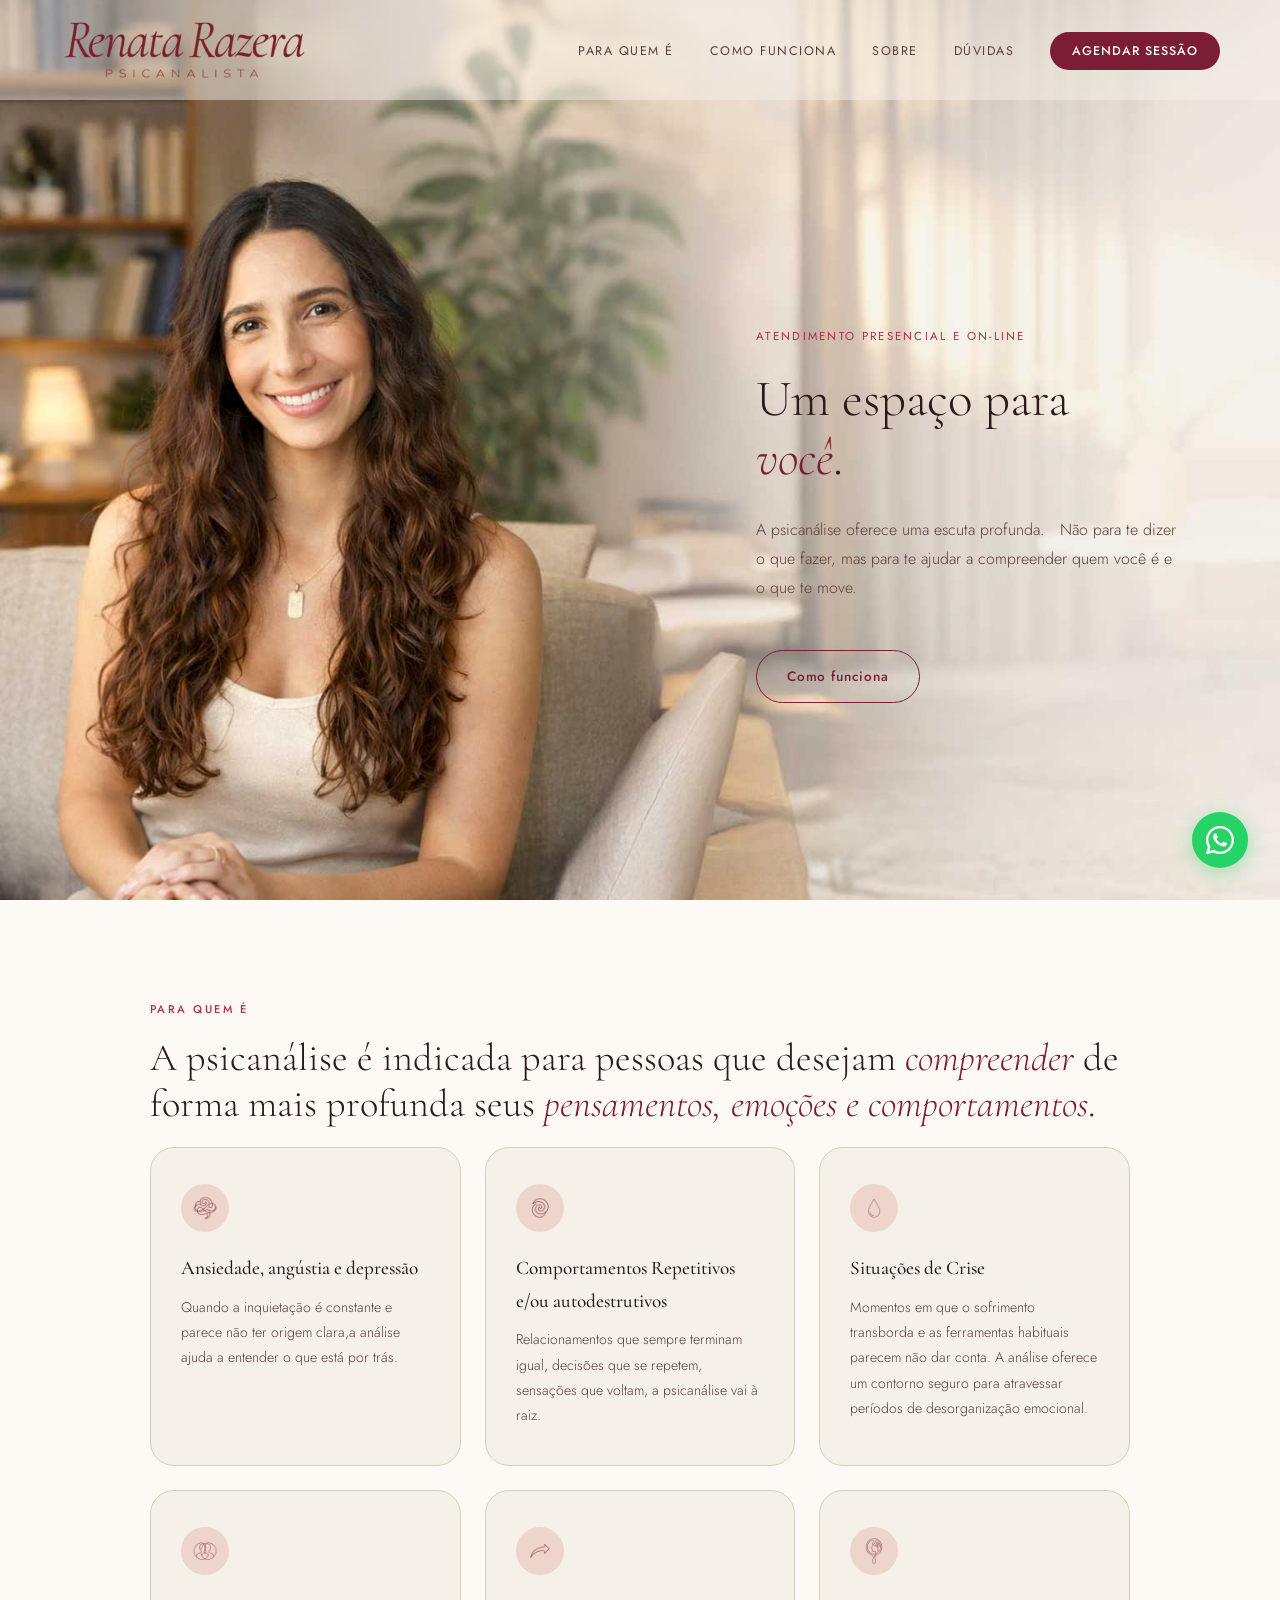
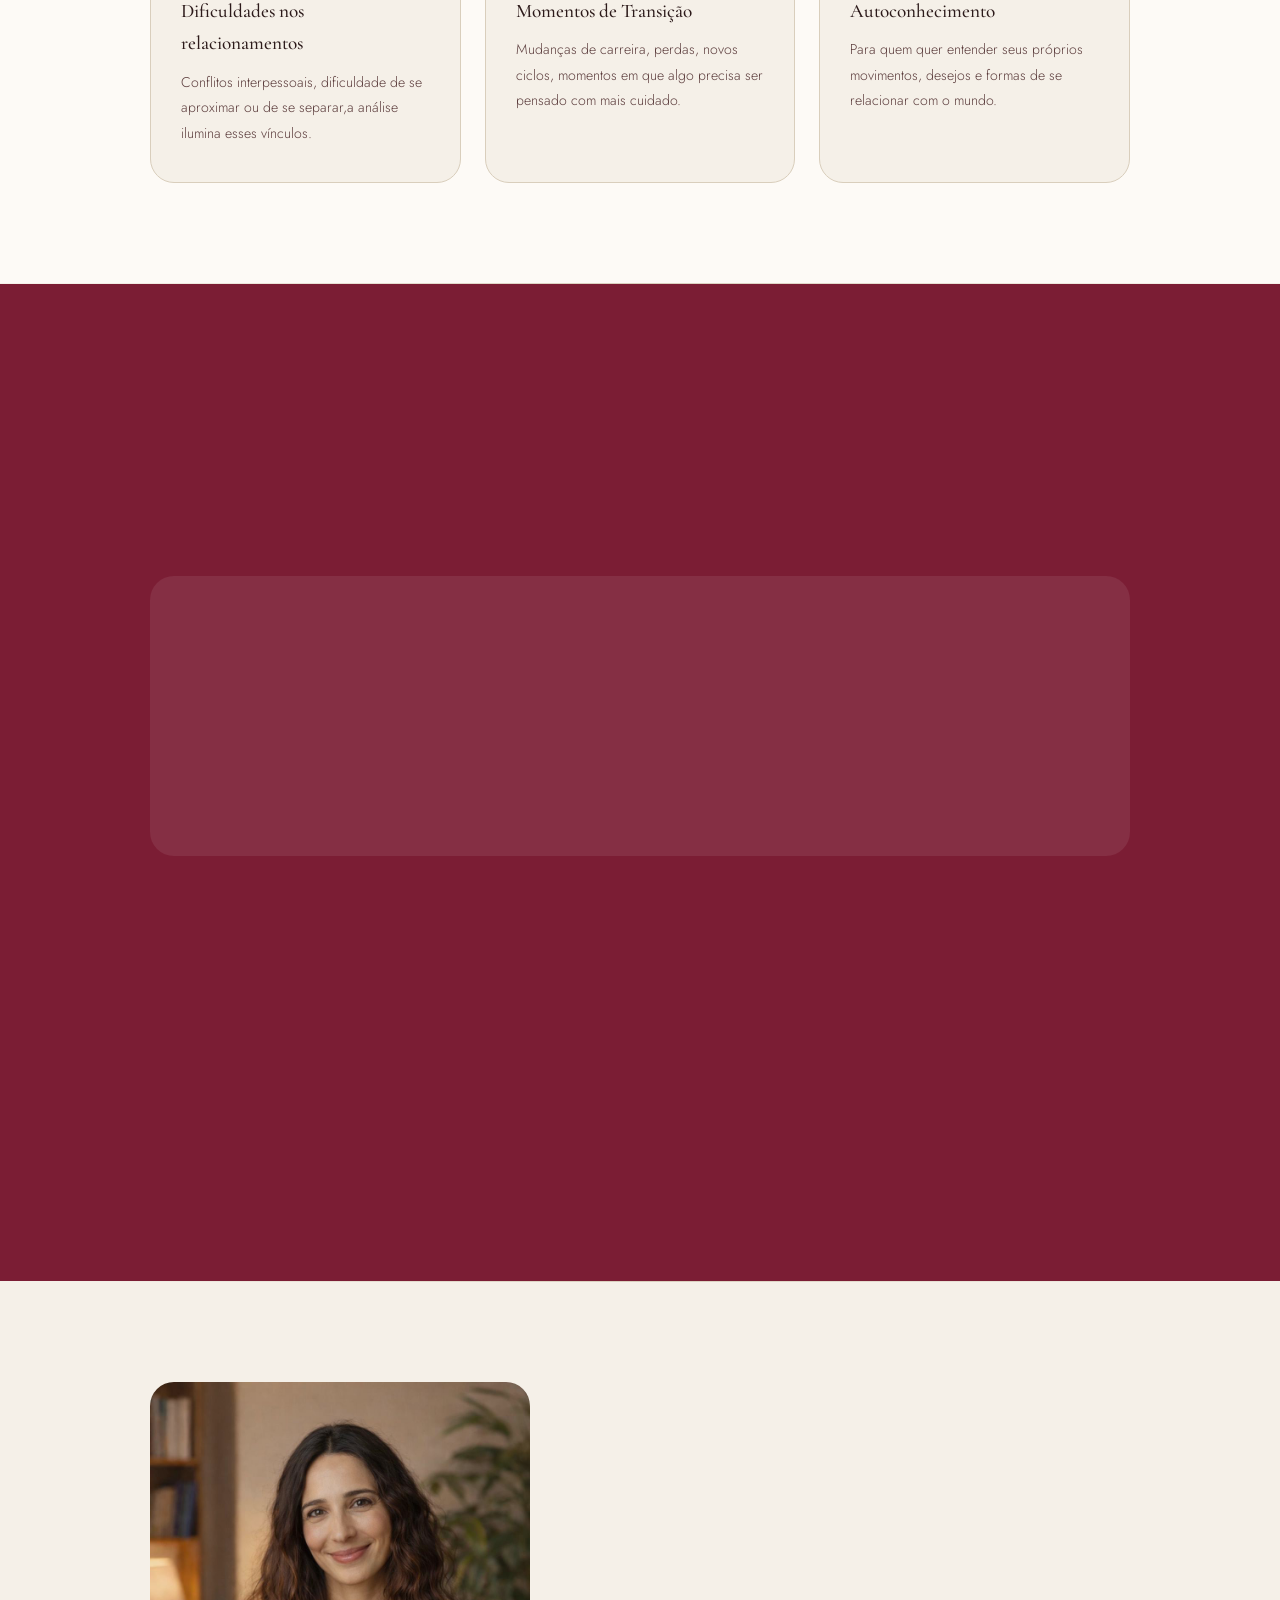
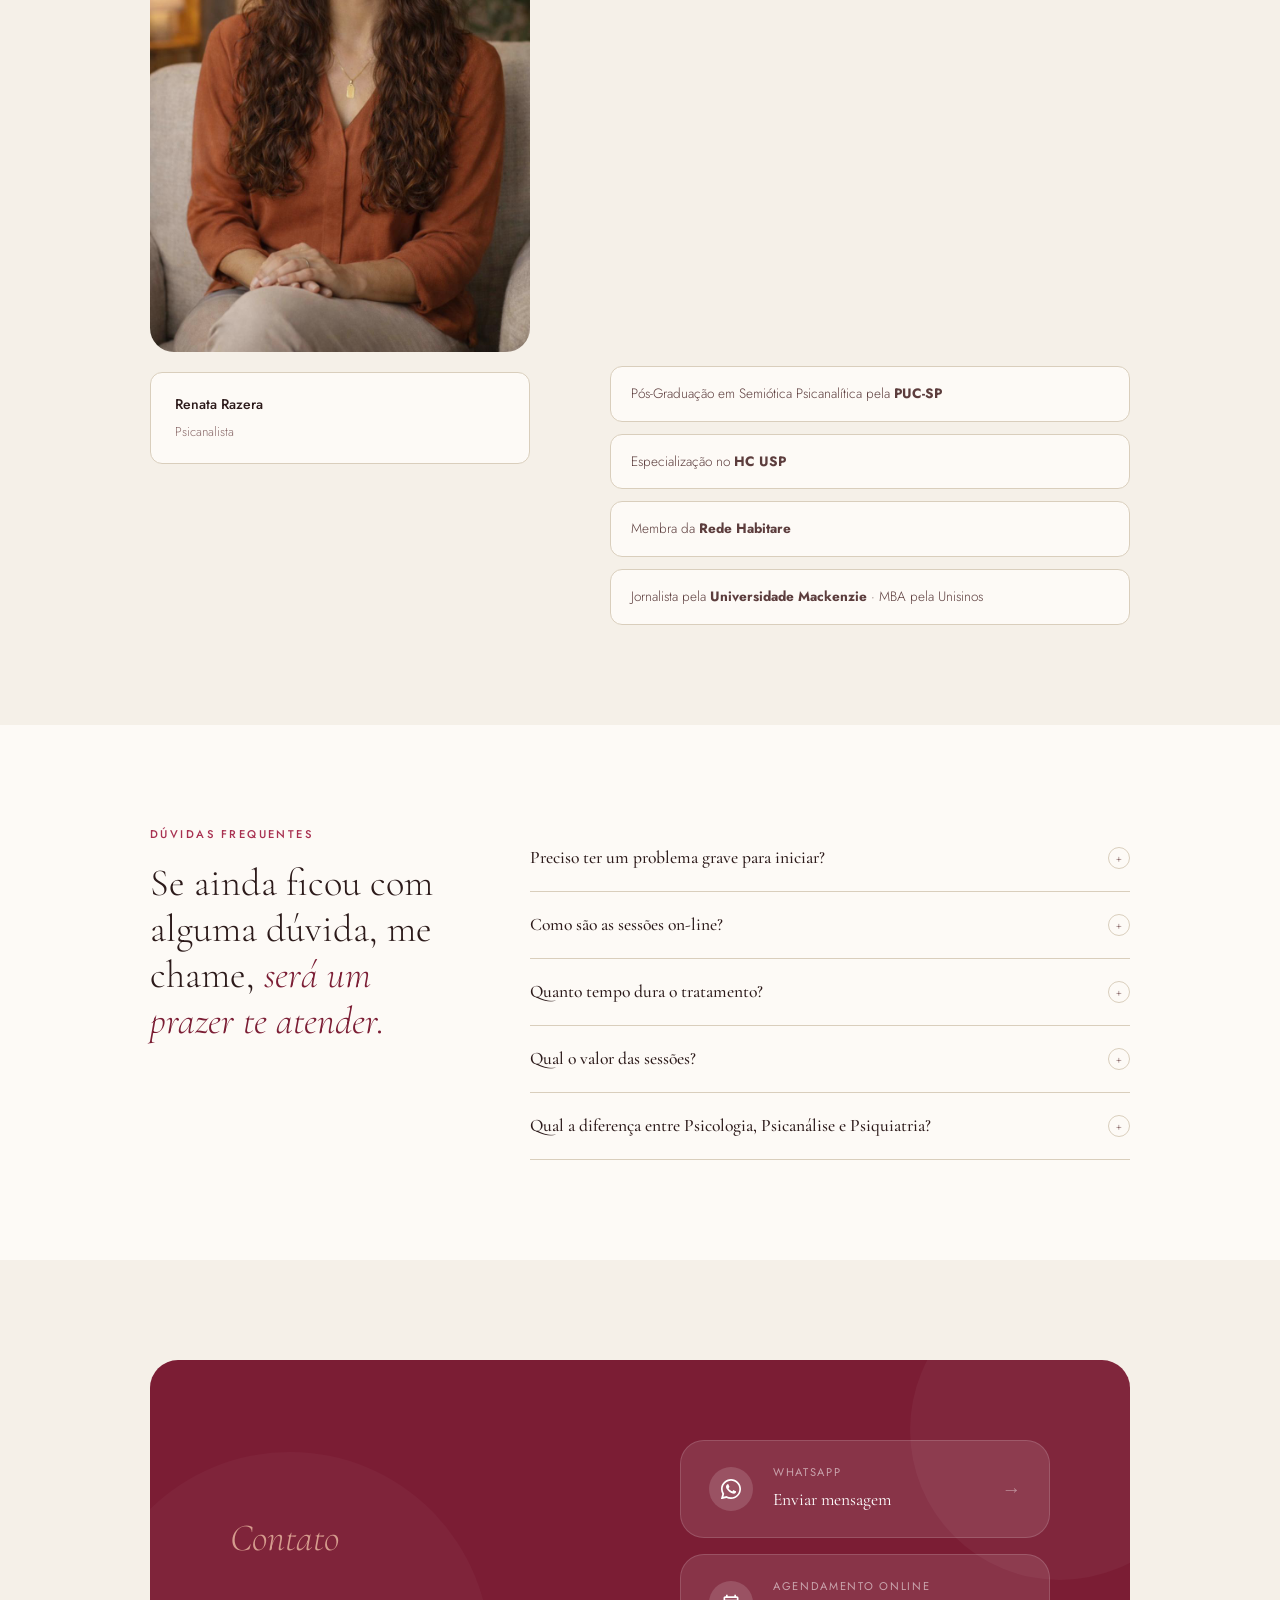
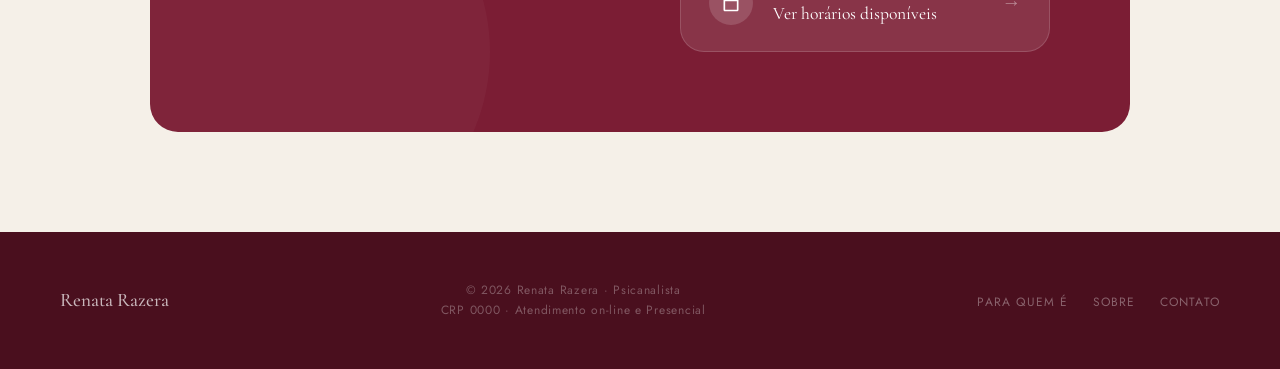
==== commit 115db840: "Update index.html" ====
--- a/site/index.html
+++ b/site/index.html
@@ -1045,7 +1045,7 @@
       <div class="card reveal reveal-delay-3">
         <div class="card-icon"><img src="icon-depressao.png" alt="Depressão"></div>
         <h3>Situações de Crise</h3>
-        <p>.</p>
+        <p>Momentos em que o sofrimento transborda e as ferramentas habituais parecem não dar conta. A análise oferece um contorno seguro para atravessar períodos de desorganização emocional.&nbsp;</p>
       </div>
       <div class="card reveal reveal-delay-1">
         <div class="card-icon"><img src="icon-relacionamentos.png" alt="Relacionamentos"></div>
@@ -1288,16 +1288,16 @@
           <div class="channel-arrow">→</div>
         </a>
         <!-- Agendamento -->
-        <a href="https://calendly.com/renatarareza" class="channel-btn" target="_blank" rel="noopener">
-          <div class="channel-icon">
-            <svg viewBox="0 0 24 24"><path d="M19 3h-1V1h-2v2H8V1H6v2H5c-1.11 0-1.99.9-1.99 2L3 19c0 1.1.89 2 2 2h14c1.1 0 2-.9 2-2V5c0-1.1-.9-2-2-2zm0 16H5V8h14v11zM7 10h5v5H7z"/></svg>
-          </div>
-          <div class="channel-info">
-            <div class="channel-label">Agendamento on-line</div>
-            <div class="channel-value">Escolher horário</div>
-          </div>
-          <div class="channel-arrow">→</div>
-        </a>
+        <a href="COLE_AQUI_O_SEU_LINK_DO_GOOGLE" class="channel-btn" target="_blank" rel="noopener">
+  <div class="channel-icon">
+    <svg viewBox="0 0 24 24"><path d="M19 4h-1V2h-2v2H8V2H6v2H5c-1.11 0-1.99.9-1.99 2L3 20c0 1.1.89 2 2 2h14c1.1 0 2-.9 2-2V6c0-1.1-.9-2-2-2zm0 16H5V10h14v10zM5 8V6h14v2H5z"/></svg>
+  </div>
+  <div class="channel-info">
+    <div class="channel-label">Agendamento Online</div>
+    <div class="channel-value">Ver horários disponíveis</div>
+  </div>
+  <div class="channel-arrow">→</div>
+</a>
       </div>
     </div>
   </div>
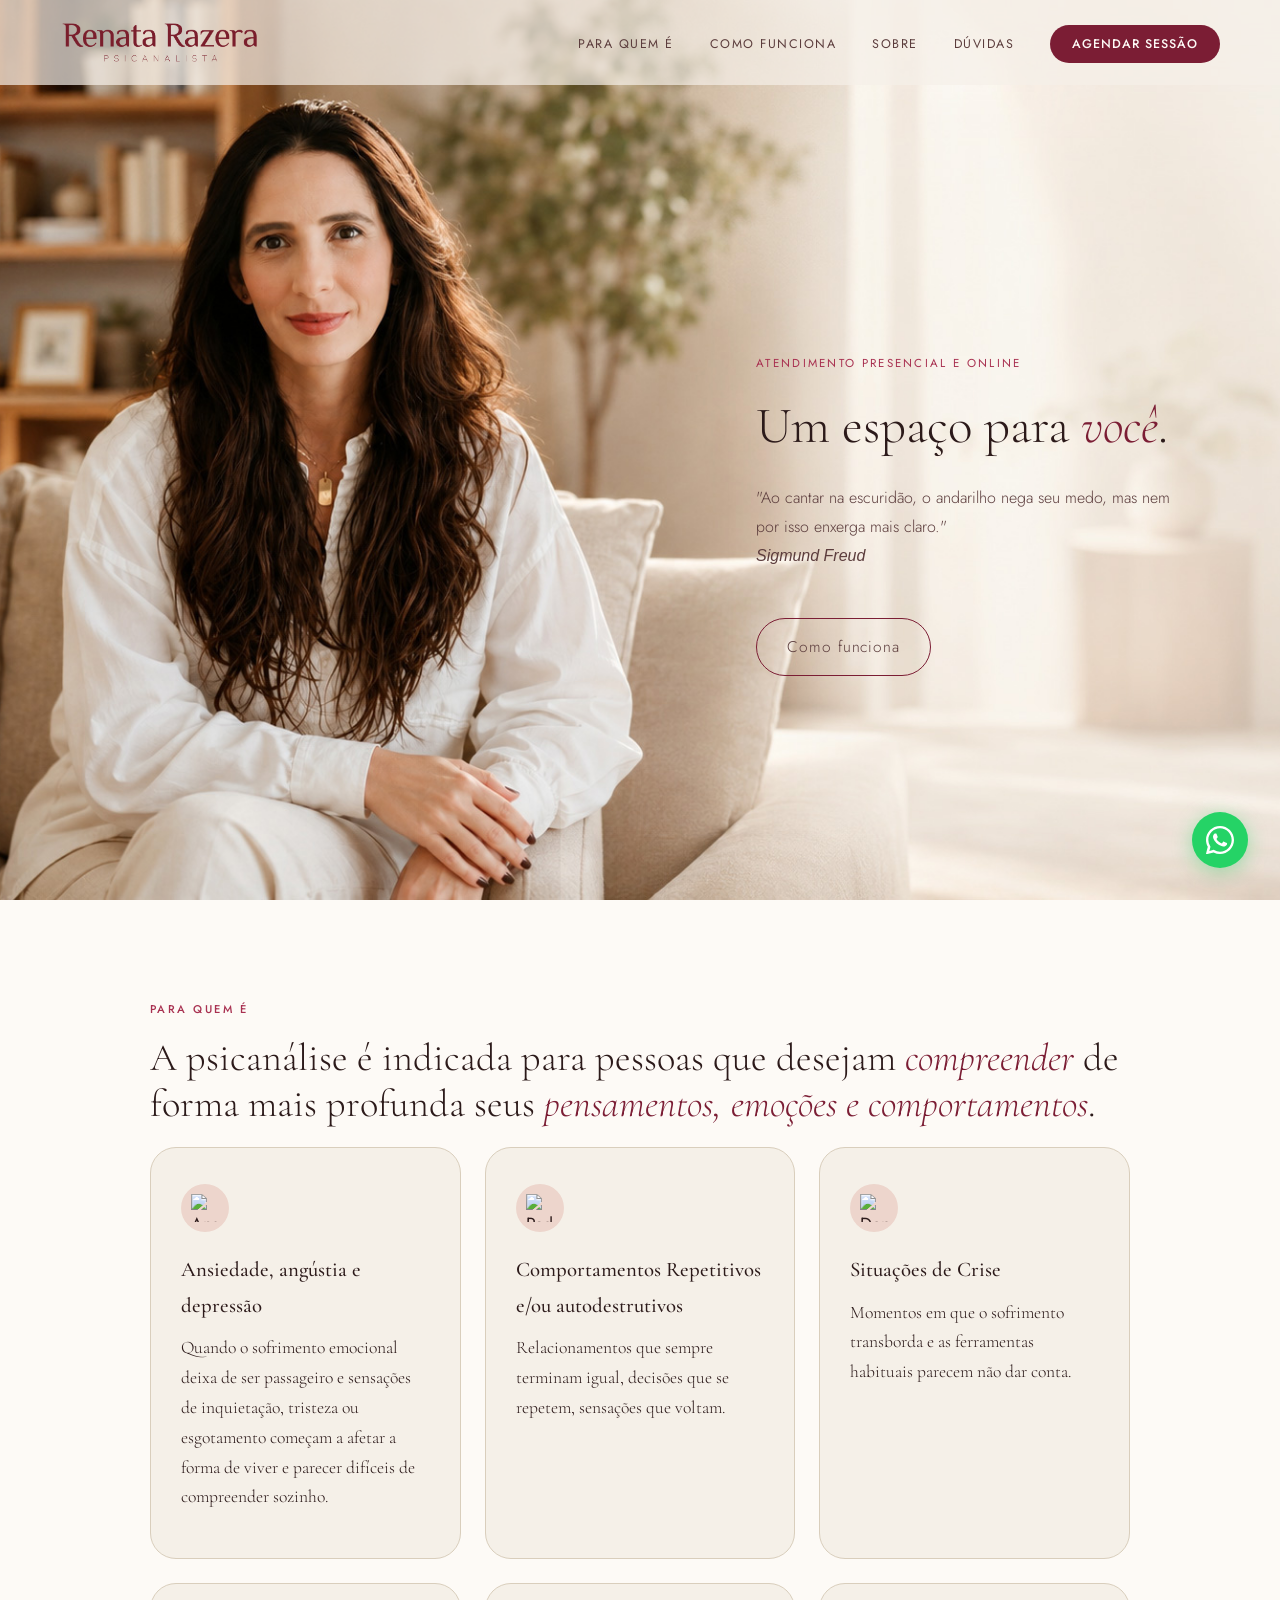
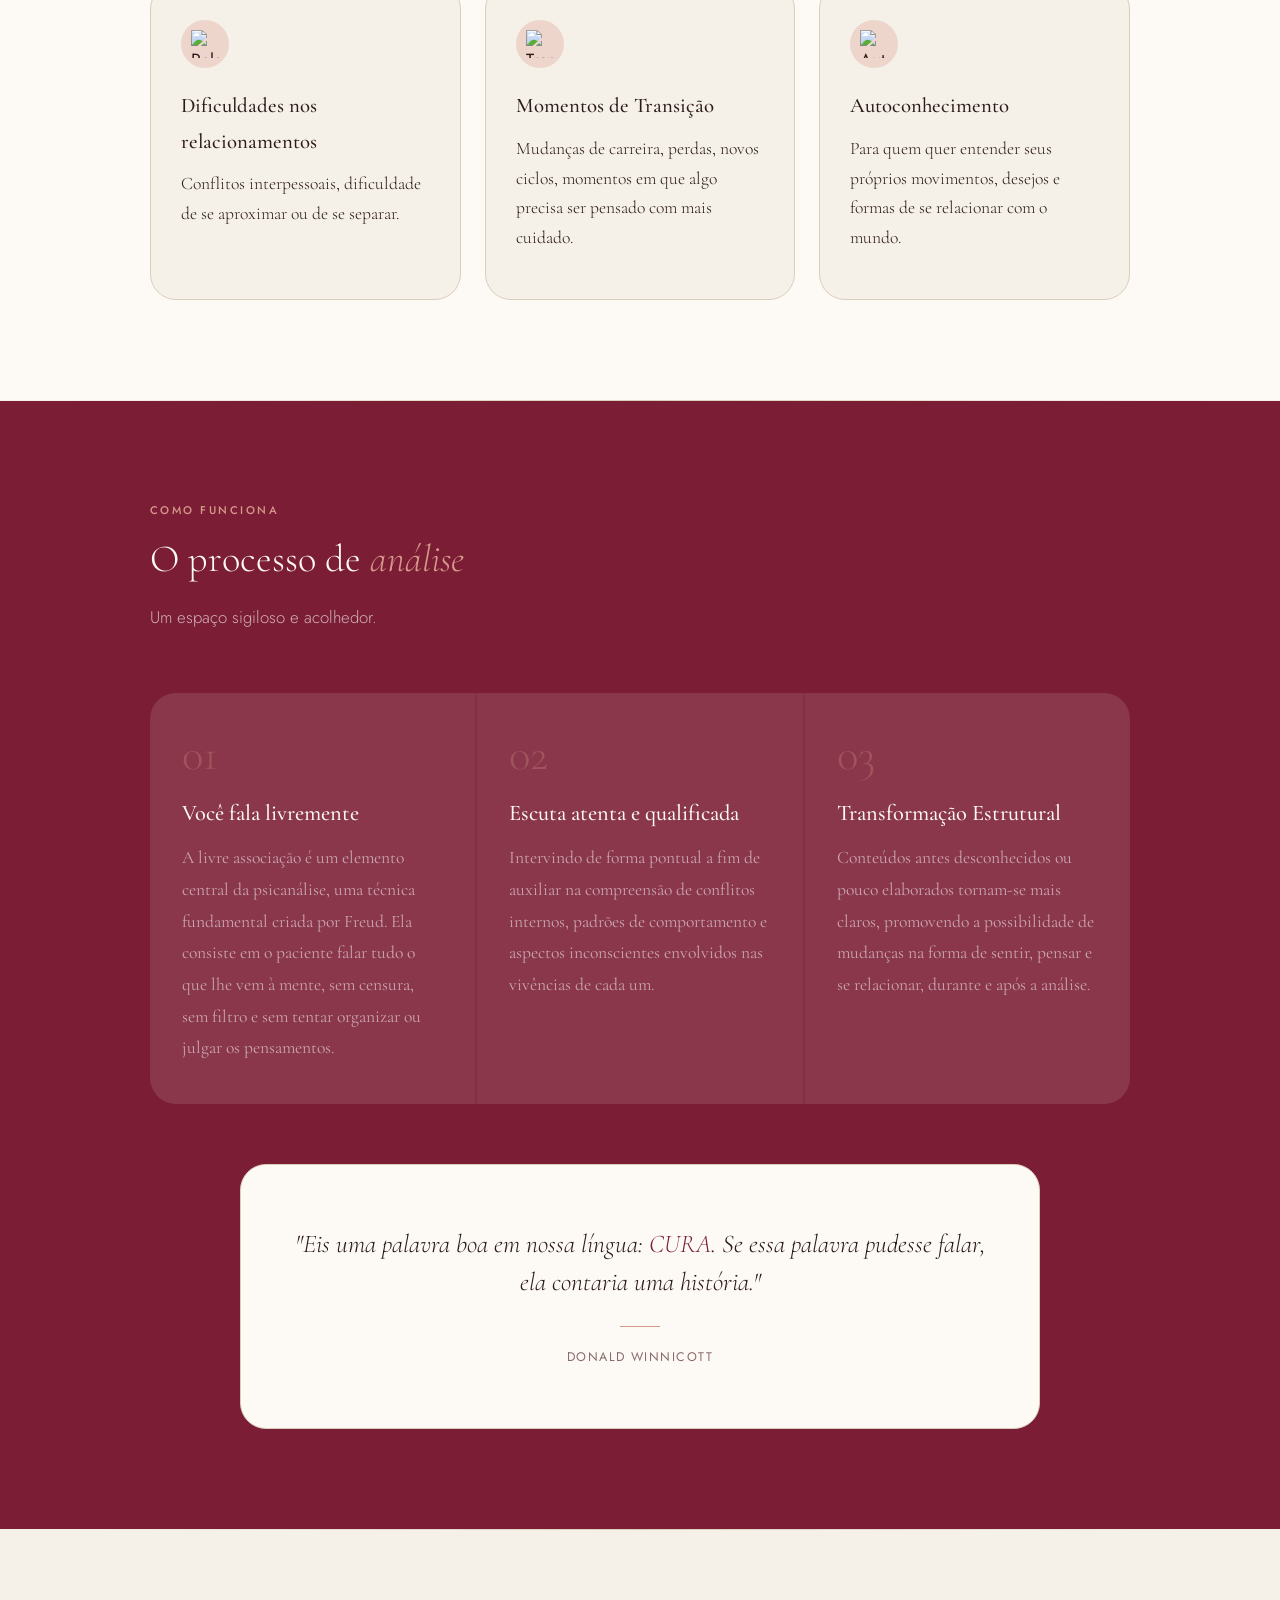
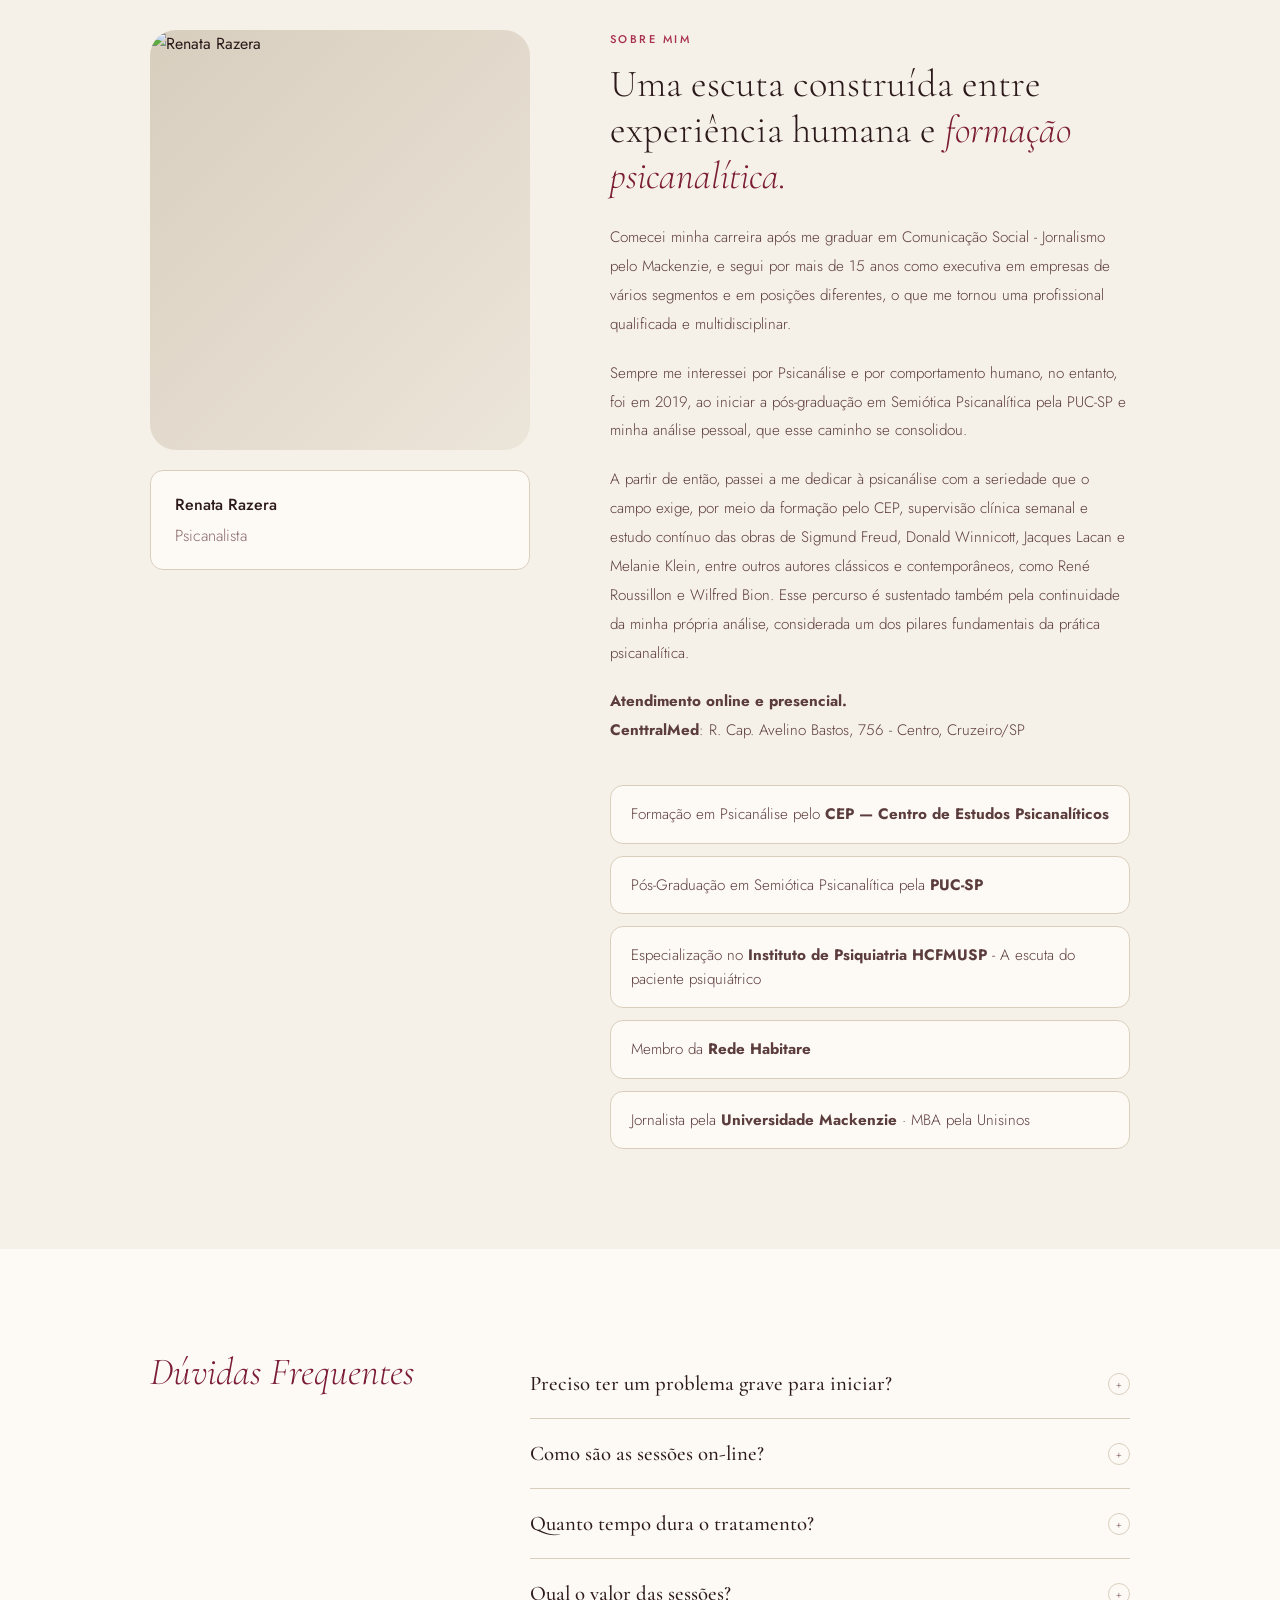
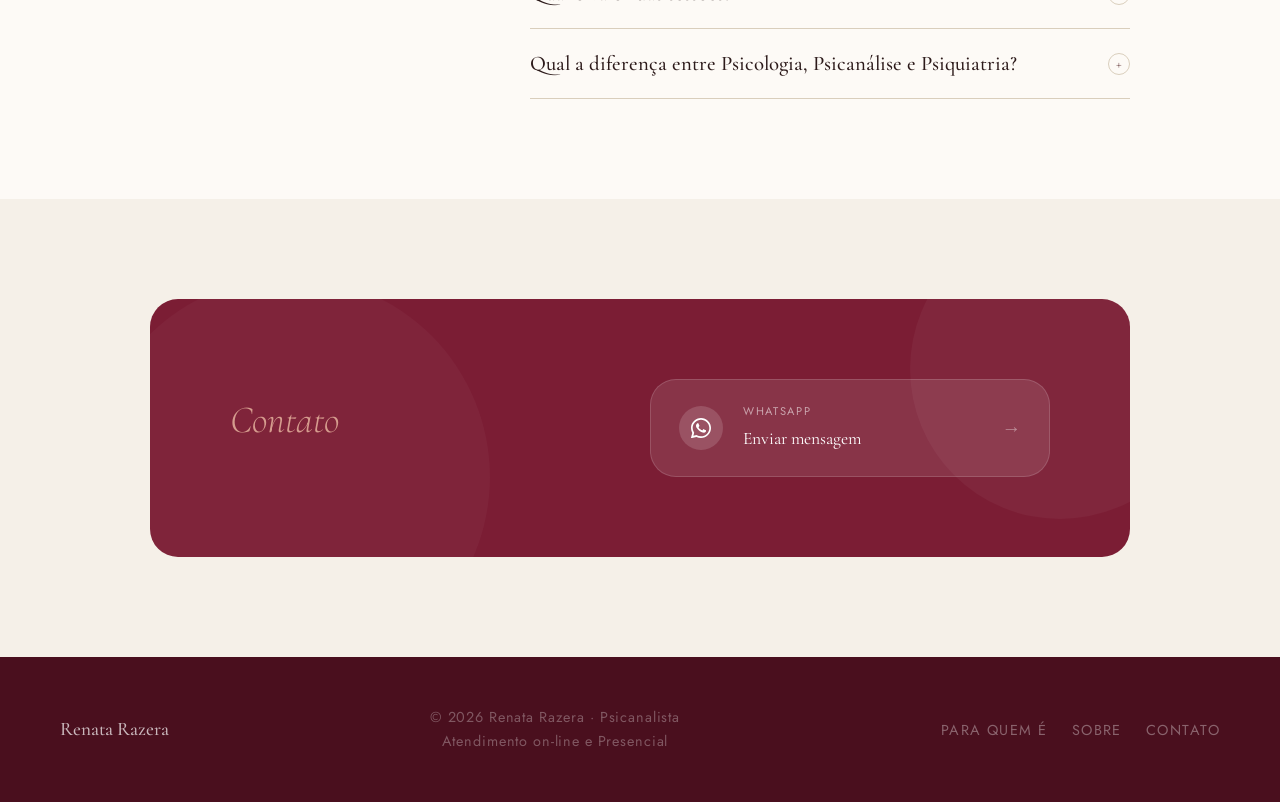
==== commit e9bad65a: "site" ====
--- a/site/index.html
+++ b/site/index.html
@@ -4,7 +4,7 @@
 <meta charset="UTF-8">
 <meta name="viewport" content="width=device-width, initial-scale=1.0">
 <title>Renata Razera — Psicanalista</title>
-<meta name="description" content="Atendimento psicanalítico on-line para adolescentes, adultos e idosos. Sessões semanais de 50 minutos. Renata Razera, psicanalista pelo CEP.">
+<meta name="description" content="Atendimento psicanalítico online para crianças, adolescentes, adultos e idosos. Renata Razera, psicanalista pelo CEP.">
 <link rel="preconnect" href="https://fonts.googleapis.com">
 <link rel="preconnect" href="https://fonts.gstatic.com" crossorigin>
 <link rel="canonical" href="https://renatarareza.com.br/">
@@ -12,6 +12,16 @@
 <meta name="author" content="Renata Razera">
 <meta name="keywords" content="psicanalista, psicanálise on-line, terapia on-line São Paulo, psicanalista on-line, ansiedade, depressão, autoconhecimento">
 
+	<!-- Google tag (gtag.js) -->
+<script async src="https://www.googletagmanager.com/gtag/js?id=G-X9MKVBSWVY"></script>
+<script>
+  window.dataLayer = window.dataLayer || [];
+  function gtag(){dataLayer.push(arguments);}
+  gtag('js', new Date());
+
+  gtag('config', 'G-X9MKVBSWVY');
+</script>
+	
 <!-- Open Graph -->
 <meta property="og:type" content="website">
 <meta property="og:url" content="https://renatarareza.com.br/">
@@ -79,8 +89,8 @@
 
     --serif: 'Cormorant Garamond', Georgia, serif;
     --sans:  'Jost', sans-serif;
-    --r: 12px;
-    --rLg: 24px;
+    --r: 13px;
+    --rLg: 26px;
   }
 
   *, *::before, *::after { box-sizing: border-box; margin: 0; padding: 0; }
@@ -106,13 +116,13 @@
   nav {
     position: fixed; top: 0; left: 0; right: 0; z-index: 100;
     display: flex; align-items: center; justify-content: space-between;
-    padding: 20px 60px;
-    background: rgba(245, 240, 232, 0.5); /* Fundo creme com 20% de opacidade */
+    padding: 15px 60px;
+    background: rgba(245, 240, 232, 0.7); /* Fundo creme com 20% de opacidade */
     transition: background 0.4s, padding 0.4s, box-shadow 0.4s;
   }
   nav.scrolled {
     background: rgba(245, 240, 232, 0.85); /* Reduzido para 85% para dar uma leve transparência */
-    padding: 14px 60px;
+    padding: 8px 60px;
     box-shadow: 0 1px 0 var(--creme-dk);
     backdrop-filter: blur(12px);
   }
@@ -392,13 +402,20 @@
   }
   .card h3 {
     font-family: var(--serif);
-    font-size: 1.2rem;
+    font-size: 1.3rem;
     font-weight: 500;
     color: var(--txt);
     margin-bottom: 10px;
   }
-  .card p {
-    font-size: 0.88rem;
+	.card p {
+    font-family: var(--serif);
+    font-size: 1.1rem;
+    font-weight: 300;
+    color: var(--txt);
+    margin-bottom: 10px;
+  }
+  .btn-secondary {
+    font-size: 0.97rem;
     font-weight: 300;
     color: var(--txt-md);
     line-height: 1.8;
@@ -508,14 +525,15 @@
   }
   .beneficio-item h3 {
     font-family: var(--serif);
-    font-size: 1.15rem;
+    font-size: 1.4rem;
     font-weight: 500;
     color: var(--white);
     margin-bottom: 10px;
   }
   .beneficio-item p {
-    font-size: 0.85rem;
-    font-weight: 300;
+    font-family: var(--serif);
+	font-size: 1.1rem;
+    font-weight: 400;
     color: rgba(255,255,255,0.55);
     line-height: 1.8;
   }
@@ -607,14 +625,14 @@
     border: 1px solid var(--creme-dk);
   }
   .sobre-img-caption p {
-    font-size: 0.8rem;
+    font-size: 1rem;
     font-weight: 300;
     color: var(--txt-lt);
     line-height: 1.7;
   }
   .sobre-img-caption strong {
     display: block;
-    font-size: 0.88rem;
+    font-size: 1rem;
     font-weight: 500;
     color: var(--txt);
     margin-bottom: 4px;
@@ -640,7 +658,7 @@
     background: var(--white);
     border-radius: var(--r);
     border: 1px solid var(--creme-dk);
-    font-size: 0.85rem;
+    font-size: 0.95rem;
     font-weight: 300;
     color: var(--txt-md);
     line-height: 1.6;
@@ -682,7 +700,7 @@
     cursor: pointer;
     text-align: left;
     font-family: var(--serif);
-    font-size: 1.1rem;
+    font-size: 1.3rem;
     font-weight: 500;
     color: var(--txt);
     transition: color 0.2s;
@@ -712,7 +730,7 @@
   }
   .faq-a-inner {
     padding-bottom: 22px;
-    font-size: 0.9rem;
+    font-size: 1.1rem;
     font-weight: 300;
     color: var(--txt-md);
     line-height: 1.85;
@@ -760,7 +778,7 @@
     padding: 80px;
     display: grid;
     grid-template-columns: 1fr 1fr;
-    gap: 80px;
+    gap: 20px;
     align-items: center;
     overflow: hidden;
     position: relative;
@@ -864,7 +882,7 @@
     color: rgba(255,255,255,0.7);
   }
   .footer-copy {
-    font-size: 0.75rem;
+    font-size: 0.9rem;
     color: rgba(255,255,255,0.3);
     letter-spacing: 0.06em;
     text-align: center;
@@ -873,7 +891,7 @@
     display: flex; gap: 24px; list-style: none;
   }
   .footer-links a {
-    font-size: 0.75rem;
+    font-size: 0.9rem;
     letter-spacing: 0.1em;
     text-transform: uppercase;
     color: rgba(255,255,255,0.35);
@@ -936,10 +954,11 @@
   }
 
   @media (max-width: 768px) {
-    nav { padding: 18px 24px; }
-    nav.scrolled { padding: 14px 24px; }
+    nav { padding: 10px 24px; }
+    nav.scrolled { padding: 8px 24px; }
     .nav-links { display: none; }
     .hamburger { display: flex; }
+	.nav-logo {height: 45px}
     .section-inner { padding: 70px 24px; }
     .divider { margin: 0 24px; }
     footer { padding: 36px 24px; flex-direction: column; text-align: center; }
@@ -951,9 +970,9 @@
       justify-content: flex-start; 
     }
     .hero-bg {
-      position: relative; /* Tira a imagem do fundo absoluto */
+      position: relative; 
       width: 100%;
-      height: 55vh; /* A imagem ocupa 55% da altura da tela */
+      height: 65vh; /* A imagem ocupa 65% da altura da tela */
       flex-shrink: 0;
     }
     .hero-bg .hero-bg-desktop { display: none; }
@@ -962,8 +981,8 @@
     
     
     .hero-text-col { 
-      margin-top: -120px; /* Puxa o bloco de texto para cima, sobrepondo a foto */
-      padding: 120px 24px 80px; /* Empurra o texto para baixo para garantir a leitura */
+      margin-top: -100px; /* Puxa o bloco de texto para cima, sobrepondo a foto */
+      padding: 100px 24px 80px; /* Empurra o texto para baixo para garantir a leitura */
       max-width: 100%; 
       margin-right: 0; 
       text-align: center; 
@@ -971,7 +990,7 @@
       position: relative;
       z-index: 2; /* Garante que o bloco fique por cima da imagem */
       /* Degradê de cima para baixo: 0% de opacidade até 100% creme */
-      background: linear-gradient(to bottom, rgba(245, 240, 232, 0) 0%, rgba(245, 240, 232, 0.9) 80px, var(--creme) 120px); 
+       background: linear-gradient(to bottom, rgba(245, 240, 232, 0) 0%, rgba(245, 240, 232, 0.9) 60px, var(--creme) 100px); 
     }
     .hero-text-col .hero-btns { justify-content: center; }
     .hero-text-col .hero-sub { text-align: center; margin-bottom: 32px; }
@@ -985,7 +1004,7 @@
 
 <!-- NAV -->
 <nav id="navbar">
-  <a href="#hero" class="nav-logo"><img src="logo.png" alt="Renata Razera Psicanalista" style="height:60px;width:auto;display:block;"></a>
+  <a href="#hero" class="nav-logo"><img src="logo.png" alt="Renata Razera Psicanalista" style="height:55px;width:auto;display:block;"></a>
   <ul class="nav-links">
     <li><a href="#para-quem">Para quem é</a></li>
     <li><a href="#como-funciona">Como funciona</a></li>
@@ -1014,11 +1033,12 @@
     <div class="hero-bg-overlay"></div>
   </div>
   <div class="hero-text-col">
-    <p class="hero-eyebrow">Atendimento Presencial e On-line</p>
+    <p class="hero-eyebrow">Atendimento Presencial e Online</p>
     <h1 class="hero-headline">
-      Um espaço para<br> <em>você</em>.</h1>
+    Um espaço para <em>você</em>.</h1>
     <p class="hero-sub">
-    A psicanálise oferece uma escuta profunda.&nbsp; &nbsp;Não para te dizer o que fazer, mas para te ajudar a compreender quem você é e o que te move.</p>
+    "Ao cantar na escuridão, o andarilho nega seu medo, mas nem por isso enxerga mais claro."<br>
+    <em>Sigmund Freud </em></p>
     <div class="hero-btns">
       <a href="#como-funciona" class="btn-secondary">Como funciona</a>
     </div>
@@ -1035,22 +1055,22 @@
       <div class="card reveal reveal-delay-1">
         <div class="card-icon"><img src="icon-ansiedade.png" alt="Ansiedade"></div>
         <h3>Ansiedade, angústia e depressão</h3>
-        <p>Quando a inquietação é constante e parece não ter origem clara,a análise ajuda a entender o que está por trás.</p>
+        <p>Quando o sofrimento emocional deixa de ser passageiro e sensações de inquietação, tristeza ou esgotamento começam a afetar a forma de viver e parecer difíceis de compreender sozinho.</p>
       </div>
       <div class="card reveal reveal-delay-2">
         <div class="card-icon"><img src="icon-padroes.png" alt="Padrões"></div>
         <h3>Comportamentos Repetitivos e/ou autodestrutivos</h3>
-        <p>Relacionamentos que sempre terminam igual, decisões que se repetem, sensações que voltam, a psicanálise vai à raiz.</p>
+        <p>Relacionamentos que sempre terminam igual, decisões que se repetem, sensações que voltam.</p>
       </div>
       <div class="card reveal reveal-delay-3">
         <div class="card-icon"><img src="icon-depressao.png" alt="Depressão"></div>
         <h3>Situações de Crise</h3>
-        <p>Momentos em que o sofrimento transborda e as ferramentas habituais parecem não dar conta. A análise oferece um contorno seguro para atravessar períodos de desorganização emocional.&nbsp;</p>
+        <p>Momentos em que o sofrimento transborda e as ferramentas habituais parecem não dar conta.&nbsp;&nbsp;</p>
       </div>
       <div class="card reveal reveal-delay-1">
         <div class="card-icon"><img src="icon-relacionamentos.png" alt="Relacionamentos"></div>
         <h3>Dificuldades nos relacionamentos</h3>
-        <p>Conflitos interpessoais, dificuldade de se aproximar ou de se separar,a análise ilumina esses vínculos.</p>
+        <p>Conflitos interpessoais, dificuldade de se aproximar ou de se separar.</p>
       </div>
       <div class="card reveal reveal-delay-2">
         <div class="card-icon"><img src="icon-transicoes.png" alt="Transições"></div>
@@ -1125,7 +1145,7 @@
       <div class="beneficio-item reveal">
         <div class="beneficio-num">01</div>
         <h3>Você fala livremente</h3>
-        <p>Essa livre associação é um elemento central da psicanálise, pois permite o acesso a conteúdos que muitas vezes não estão plenamente conscientes.</p>
+        <p>A livre associação é um elemento central da psicanálise, uma técnica fundamental criada por Freud. Ela consiste em o paciente falar tudo o que lhe vem à mente, sem censura, sem filtro e sem tentar organizar ou julgar os pensamentos. &nbsp;</p>
       </div>
       <div class="beneficio-item reveal reveal-delay-1">
         <div class="beneficio-num">02</div>
@@ -1135,7 +1155,7 @@
       <div class="beneficio-item reveal reveal-delay-2">
         <div class="beneficio-num">03</div>
         <h3>Transformação Estrutural</h3>
-        <p>Conteúdos antes desconhecidos ou pouco elaborados tornam-se mais claros, promovendo a possibilidade de mudanças na forma de sentir, pensar e se relacionar.</p>
+        <p>Conteúdos antes desconhecidos ou pouco elaborados tornam-se mais claros, promovendo a possibilidade de mudanças na forma de sentir, pensar e se relacionar,&nbsp;durante e após a análise.</p>
       </div>
     </div>
 	    <div class="steps-visual reveal">
@@ -1164,23 +1184,26 @@
       </div>
       <div class="sobre-text">
         <p class="section-label reveal">Sobre mim</p>
-        <h2 class="section-title reveal reveal-delay-1">A jornada de quem chegou à psicanálise <em>pelo próprio caminho.</em></h2>
+        <h2 class="section-title reveal reveal-delay-1"> Uma escuta construída entre experiência humana e<em> formação psicanalítica.</em></h2>
         <p class="sobre-bio reveal reveal-delay-2">
-        Comecei minha trajetória como jornalista,&nbsp; &nbsp;quinze anos navegando por empresas, cargos e resultados que, no fundo, me afastavam do que eu realmente queria compreender: as pessoas, suas histórias, o que as move por dentro. </p>
+        Comecei minha carreira após me graduar em Comunicação Social - Jornalismo pelo Mackenzie, e segui por mais de 15 anos como executiva em empresas de vários segmentos e em posições diferentes, o que me tornou uma profissional qualificada e multidisciplinar. </p>
         <p class="sobre-bio reveal reveal-delay-2">
-          Minha formação em Semiótica Psicanalítica pela PUC-SP foi o começo de uma virada. De lá para cá, mergulhei na psicanálise com a seriedade que ela exige: formação pelo CEP, supervisão semanal, estudo contínuo de Freud, Winnicott, Roussillon — e minha própria análise, que já dura sete anos. Porque ninguém pode levar outro mais longe do que foi.
+          Sempre me interessei por Psicanálise e por comportamento humano, no entanto, foi em 2019, ao iniciar a pós-graduação em Semiótica Psicanalítica pela PUC-SP e minha análise pessoal, que esse caminho se consolidou.
+        </p>
+		 <p class="sobre-bio reveal reveal-delay-2">
+          A partir de então, passei a me dedicar à psicanálise com a seriedade que o campo exige, por meio da formação pelo CEP, supervisão clínica semanal e estudo contínuo das obras de Sigmund Freud, Donald Winnicott, Jacques Lacan e Melanie Klein, entre outros autores clássicos e contemporâneos, como René Roussillon e Wilfred Bion. Esse percurso é sustentado também pela continuidade da minha própria análise, considerada um dos pilares fundamentais da prática psicanalítica.
         </p>
         <p class="sobre-bio reveal reveal-delay-3"> <strong>Atendimento online e presencial.</strong> <br>
-          <strong>CentralMed</strong>: R. Cap. Avelino Bastos, 756 - Centro, Cruzeiro/SP <br>
+          <strong>CenttralMed</strong>: R. Cap. Avelino Bastos, 756 - Centro, Cruzeiro/SP <br>
         </p>
 <div class="sobre-credentials">
           <div class="cred-item reveal"> <span>Formação em Psicanálise pelo <strong>CEP — Centro de Estudos Psicanalíticos</strong></span>
           </div>
           <div class="cred-item reveal"> <span>Pós-Graduação em Semiótica Psicanalítica pela <strong>PUC-SP</strong></span>
           </div>
-          <div class="cred-item reveal"> <span>Especialização no <strong>HC USP</strong> </span>
+          <div class="cred-item reveal"> <span>Especialização no <strong>Instituto de Psiquiatria HCFMUSP</strong> - A escuta do paciente psiquiátrico&nbsp; </span>
           </div>
-          <div class="cred-item reveal"> <span>Membra da <strong>Rede Habitare</strong> </span>
+          <div class="cred-item reveal"> <span>Membro da <strong>Rede Habitare</strong> </span>
           </div>
           <div class="cred-item reveal"> <span>Jornalista pela <strong>Universidade Mackenzie</strong> · MBA pela Unisinos</span>
           </div>
@@ -1195,8 +1218,7 @@
   <div class="section-inner">
     <div class="faq-layout">
       <div class="faq-side">
-        <p class="section-label reveal">Dúvidas frequentes</p>
-        <h2 class="section-title reveal reveal-delay-1">Se ainda ficou com alguma dúvida, me chame, <em>será um prazer te atender.</em></h2>
+        <h2 class="section-title reveal reveal-delay-1"><em>Dúvidas Frequentes</em></h2>
       </div>
       <div class="faq-list">
         <div class="faq-item reveal">
@@ -1205,7 +1227,7 @@
             <span class="faq-icon">+</span>
           </button>
           <div class="faq-a"><div class="faq-a-inner">
-            Não. A psicanálise não é indicada apenas para situações de sofrimento intenso. Muitas pessoas a procuram com o objetivo de se conhecer melhor, compreender suas emoções ou dar sentido a algo que as incomoda sem nome definido.
+            Não. A psicanálise não é indicada apenas para situações de sofrimento intenso. Muitas pessoas a procuram com o objetivo de se conhecer melhor, compreender suas emoções ou dar sentido a algo que as incomoda.
           </div></div>
         </div>
         <div class="faq-item reveal">
@@ -1214,7 +1236,7 @@
             <span class="faq-icon">+</span>
           </button>
           <div class="faq-a"><div class="faq-a-inner">
-            As sessões são realizadas por videochamada. O sigilo, o cuidado e a qualidade do processo analítico são exatamente os mesmos do atendimento presencial — a diferença é só o meio.
+            As sessões são realizadas por videochamada. O sigilo, o cuidado e a qualidade do processo analítico são exatamente os mesmos do atendimento presencial.
           </div></div>
         </div>
         <div class="faq-item reveal">
@@ -1232,7 +1254,7 @@
             <span class="faq-icon">+</span>
           </button>
           <div class="faq-a"><div class="faq-a-inner">
-            O valor é definido individualmente, levando em conta a situação de cada pessoa. Isso é combinado diretamente na primeira sessão — que é gratuita.
+            O valor é definido individualmente, combinado diretamente na primeira sessão, que é gratuita.
           </div></div>
         </div>
 		 <div class="faq-item reveal">
@@ -1247,17 +1269,17 @@
     <div class="faq-sub-grid">
       <div class="faq-sub-item">
         <h4>Psicologia</h4>
-        <p>Estuda o comportamento e processos mentais através de diversas abordagens (como a TCC). Foca em intervenções diretas, metas claras e tarefas para lidar com sintomas no presente.</p>
+        <p>Estuda o comportamento e os processos mentais por meio de diversas abordagens (como a TCC, psicanálise, humanismo, entre outras). Dependendo da abordagem, pode focar tanto em intervenções práticas e no presente quanto na compreensão mais profunda da história e dos processos internos do indivíduo. </p>
       </div>
 
       <div class="faq-sub-item">
         <h4>Psicanálise</h4>
-        <p>Investiga o inconsciente e a subjetividade. É um processo profundo e contínuo que busca compreender a raiz dos conflitos, promovendo mudanças estruturais na forma como a pessoa se relaciona com o mundo.</p>
+        <p>Investiga o inconsciente e a subjetividade. É um processo profundo e geralmente contínuo que busca compreender os conflitos psíquicos e sua origem, favorecendo mudanças na forma como a pessoa se percebe e se relaciona com o mundo.</p>
       </div>
 
       <div class="faq-sub-item">
         <h4>Psiquiatria</h4>
-        <p>Especialidade médica voltada ao diagnóstico biológico e tratamento de transtornos mentais, com autonomia para prescrição de medicamentos quando necessário.</p>
+        <p>Especialidade médica voltada ao diagnóstico, tratamento e prevenção dos transtornos mentais. Possui autonomia para prescrição de medicamentos, entre outras intervenções terapêuticas e pode atuar junto aos psicólogos e psicanalistas dependendo de cada caso.</p>
       </div>
     </div>
   </div>
@@ -1288,16 +1310,7 @@
           <div class="channel-arrow">→</div>
         </a>
         <!-- Agendamento -->
-        <a href="COLE_AQUI_O_SEU_LINK_DO_GOOGLE" class="channel-btn" target="_blank" rel="noopener">
-  <div class="channel-icon">
-    <svg viewBox="0 0 24 24"><path d="M19 4h-1V2h-2v2H8V2H6v2H5c-1.11 0-1.99.9-1.99 2L3 20c0 1.1.89 2 2 2h14c1.1 0 2-.9 2-2V6c0-1.1-.9-2-2-2zm0 16H5V10h14v10zM5 8V6h14v2H5z"/></svg>
-  </div>
-  <div class="channel-info">
-    <div class="channel-label">Agendamento Online</div>
-    <div class="channel-value">Ver horários disponíveis</div>
-  </div>
-  <div class="channel-arrow">→</div>
-</a>
+       
       </div>
     </div>
   </div>
@@ -1307,7 +1320,7 @@
 <footer>
   <div class="footer-logo">Renata Razera</div>
   <p class="footer-copy">© 2026 Renata Razera · Psicanalista<br>
-  CRP 0000 · Atendimento on-line e Presencial</p>
+  Atendimento on-line e Presencial</p>
   <ul class="footer-links">
     <li><a href="#para-quem">Para quem é</a></li>
     <li><a href="#sobre">Sobre</a></li>
